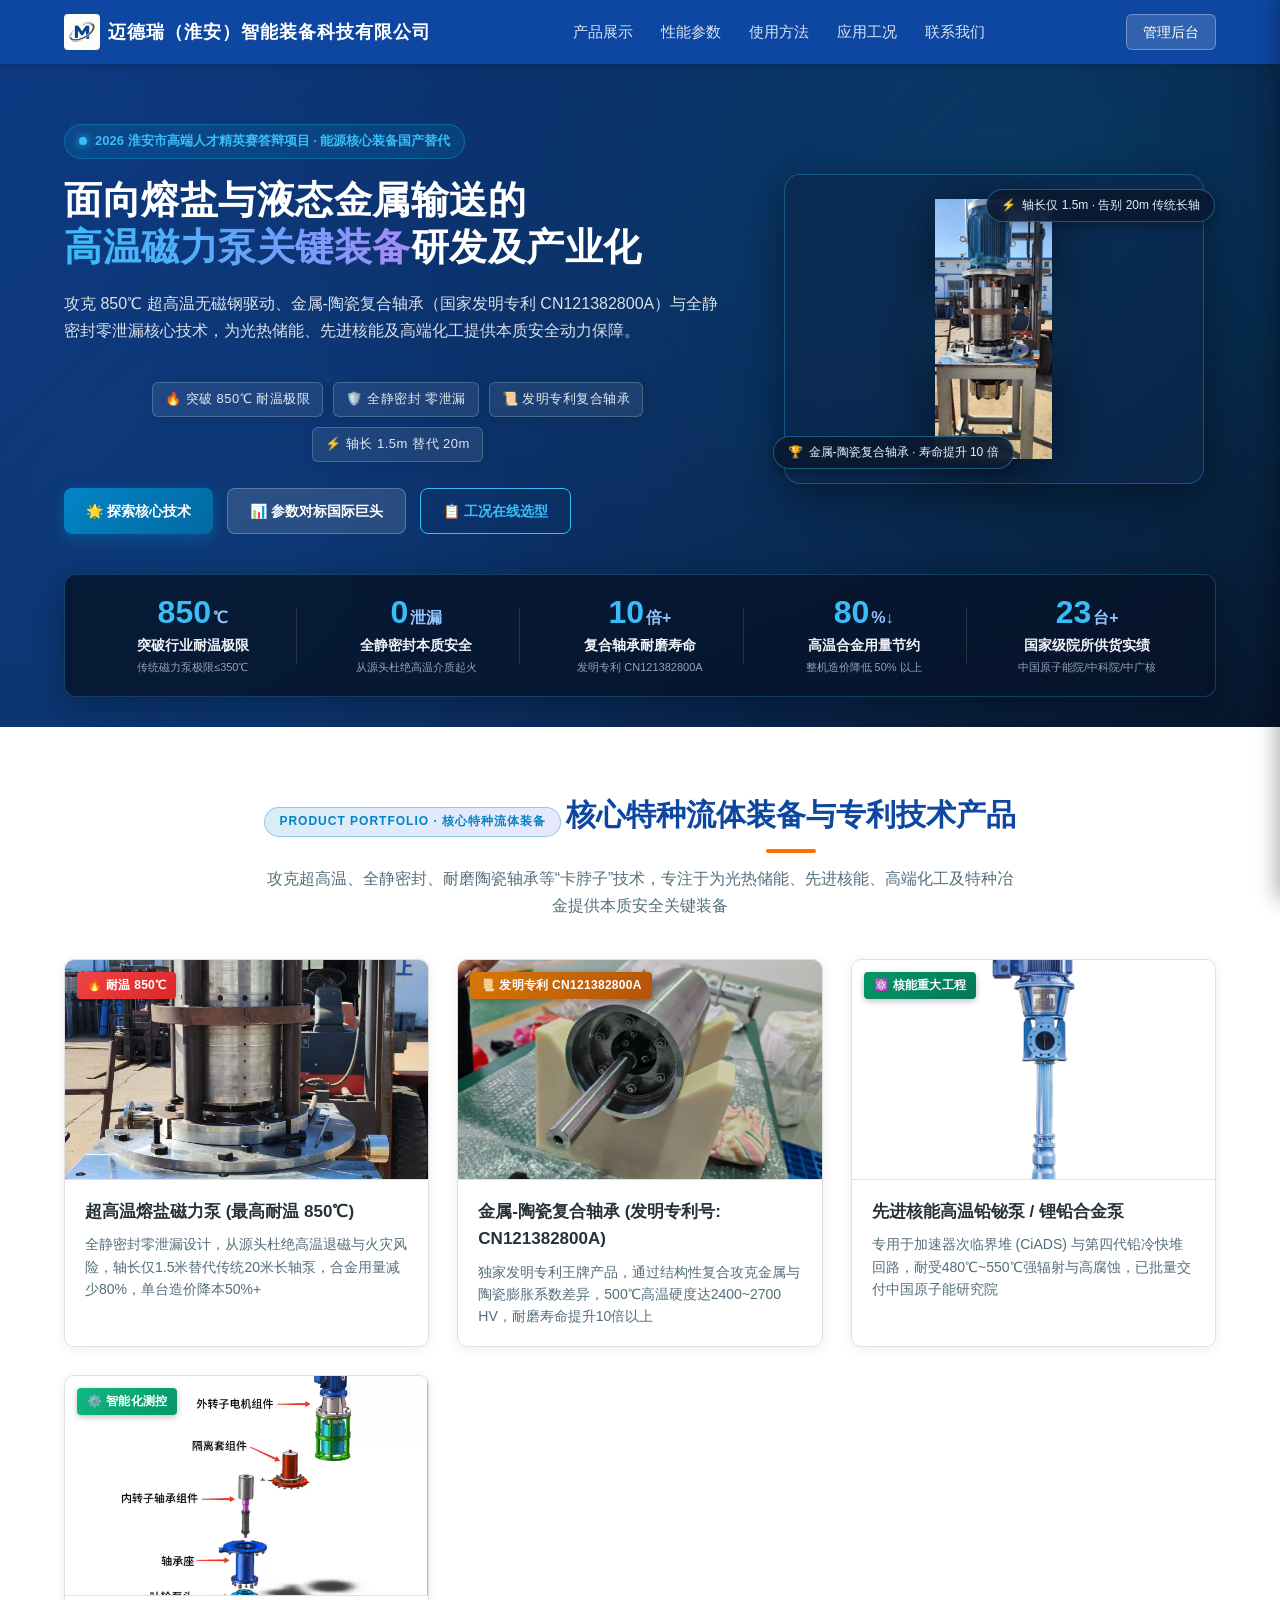
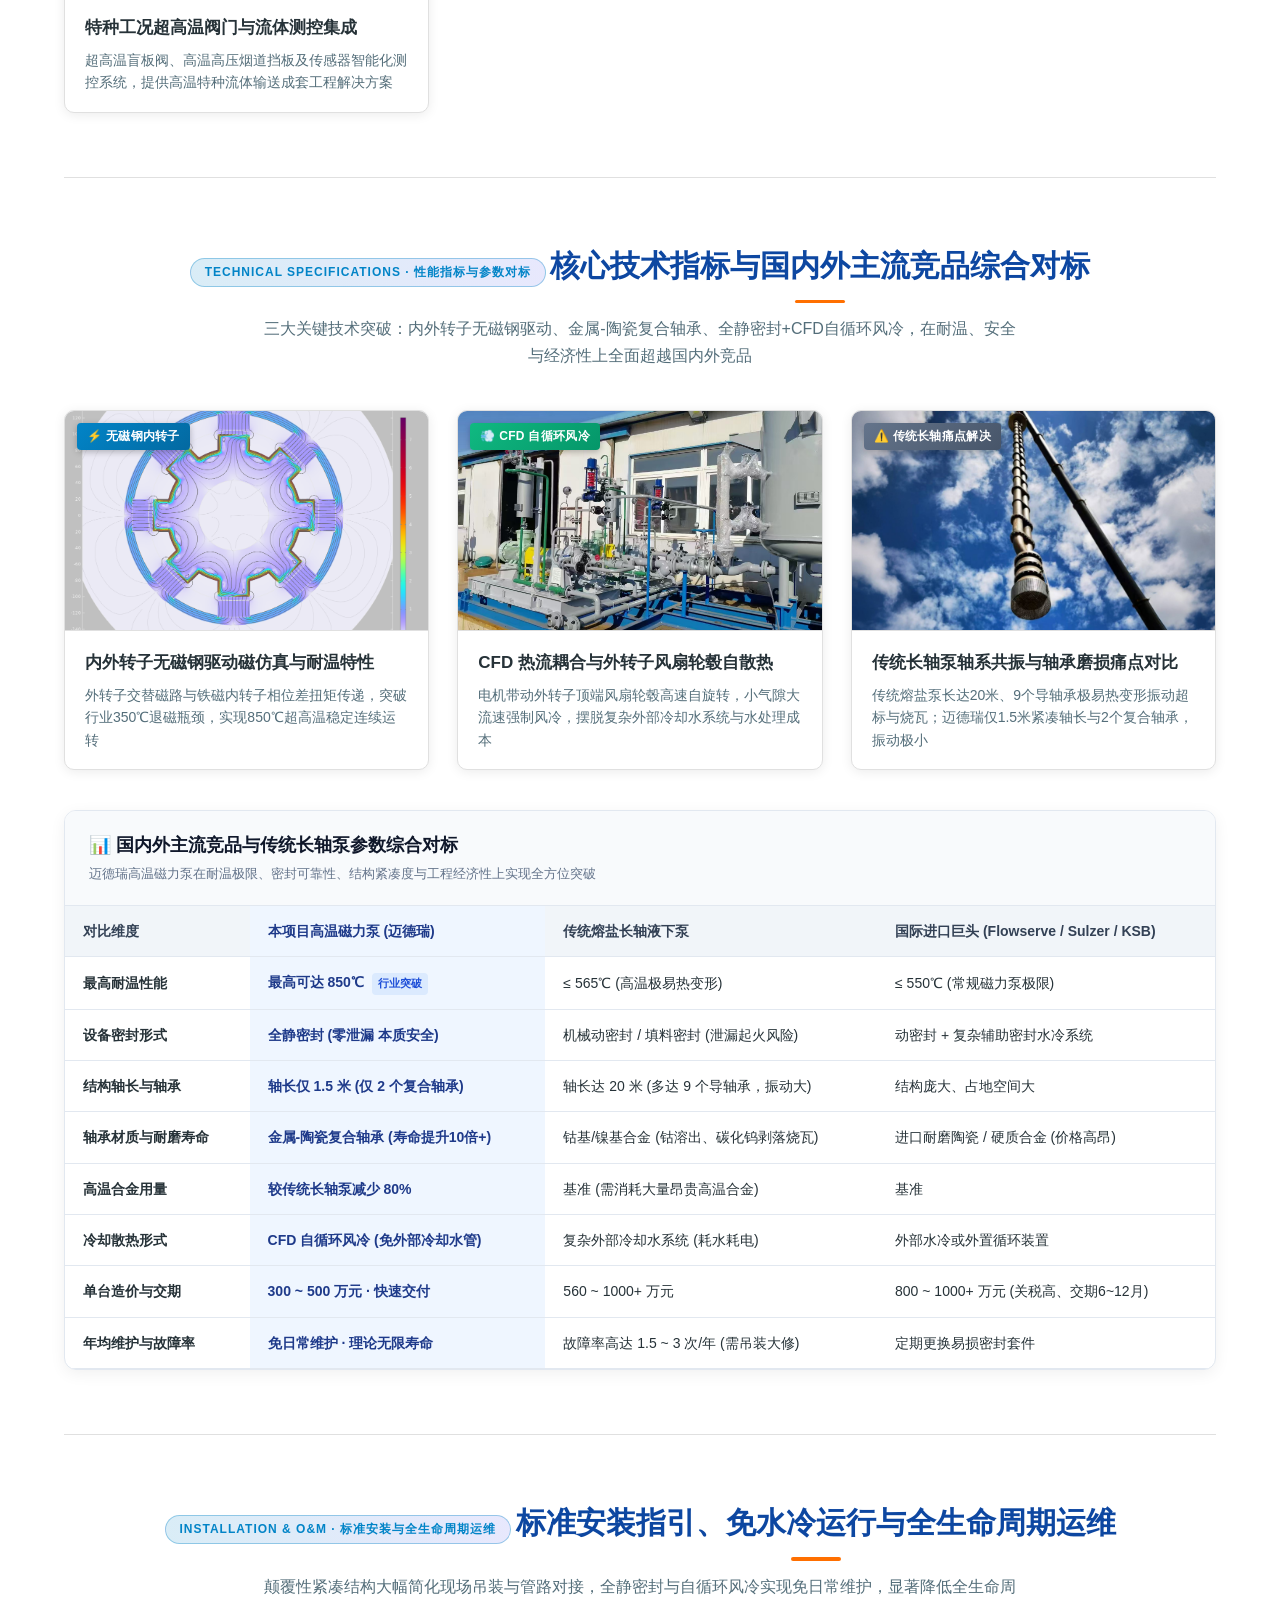
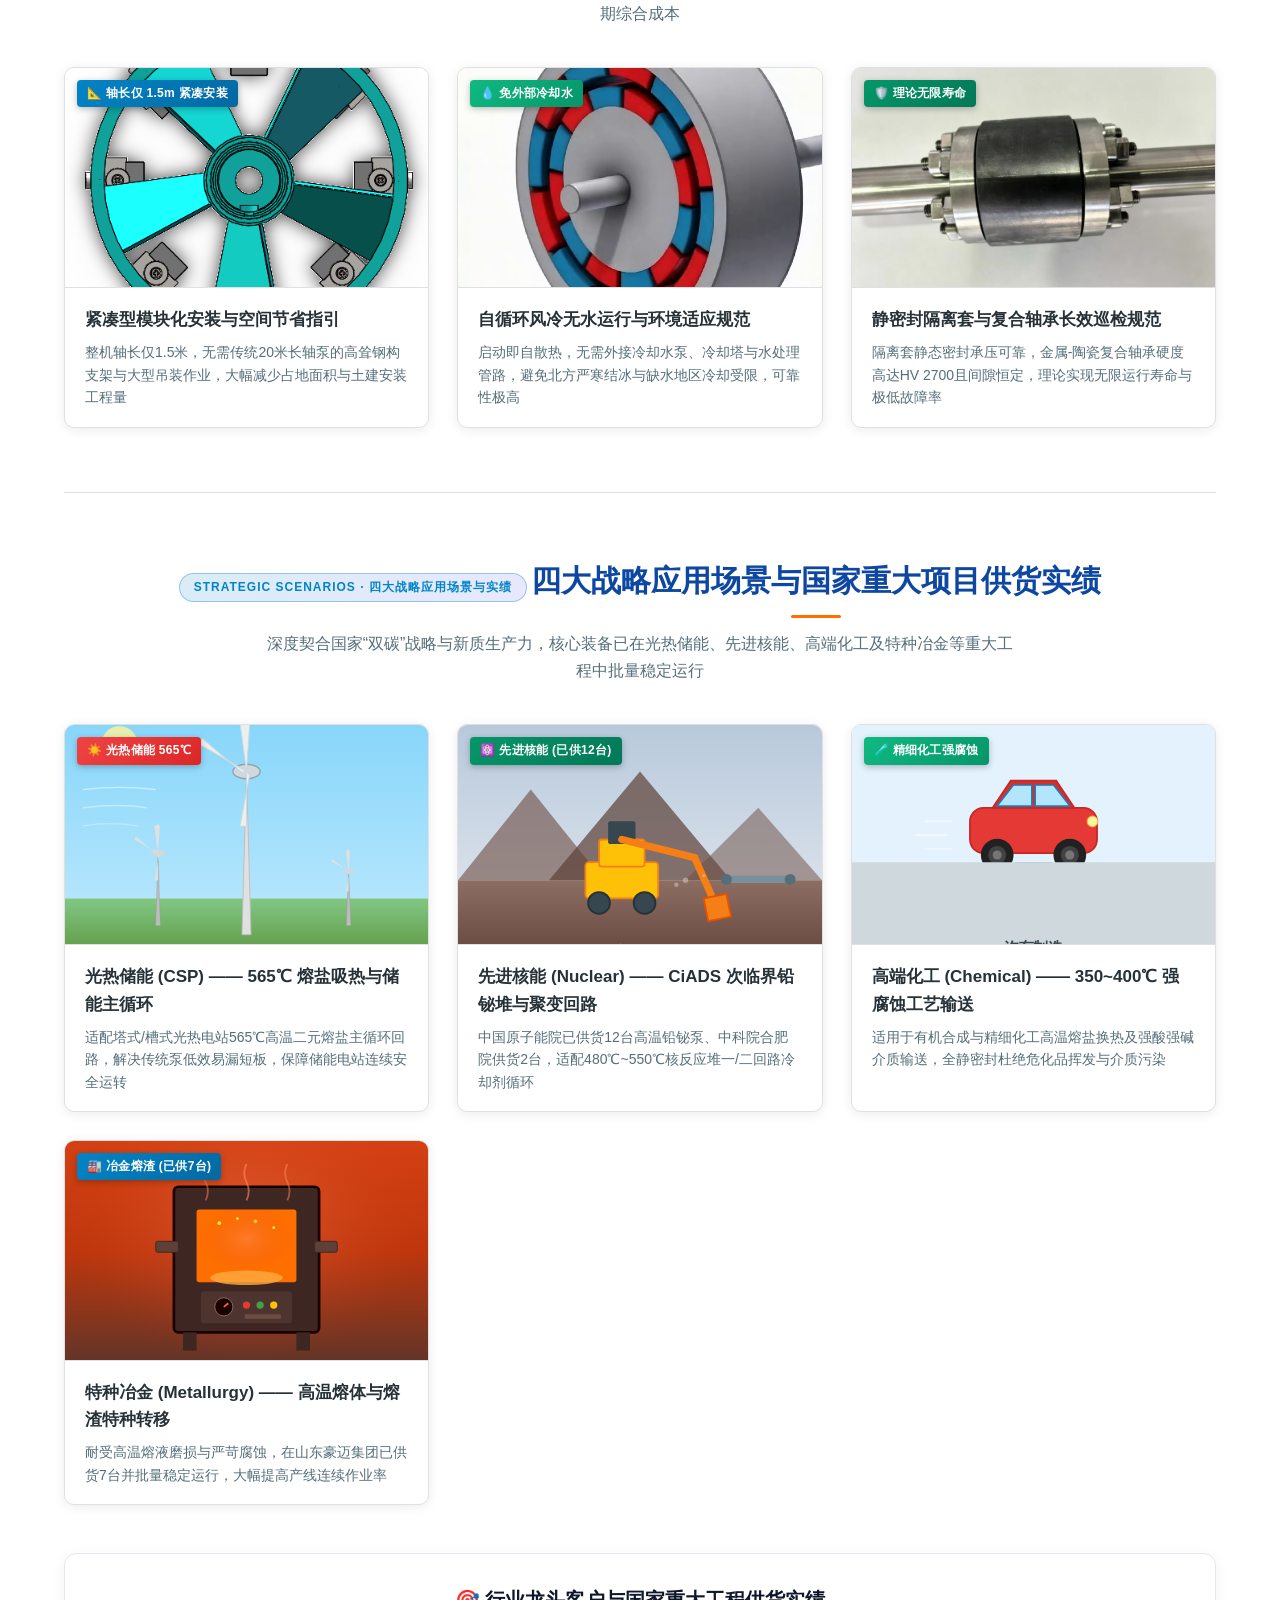
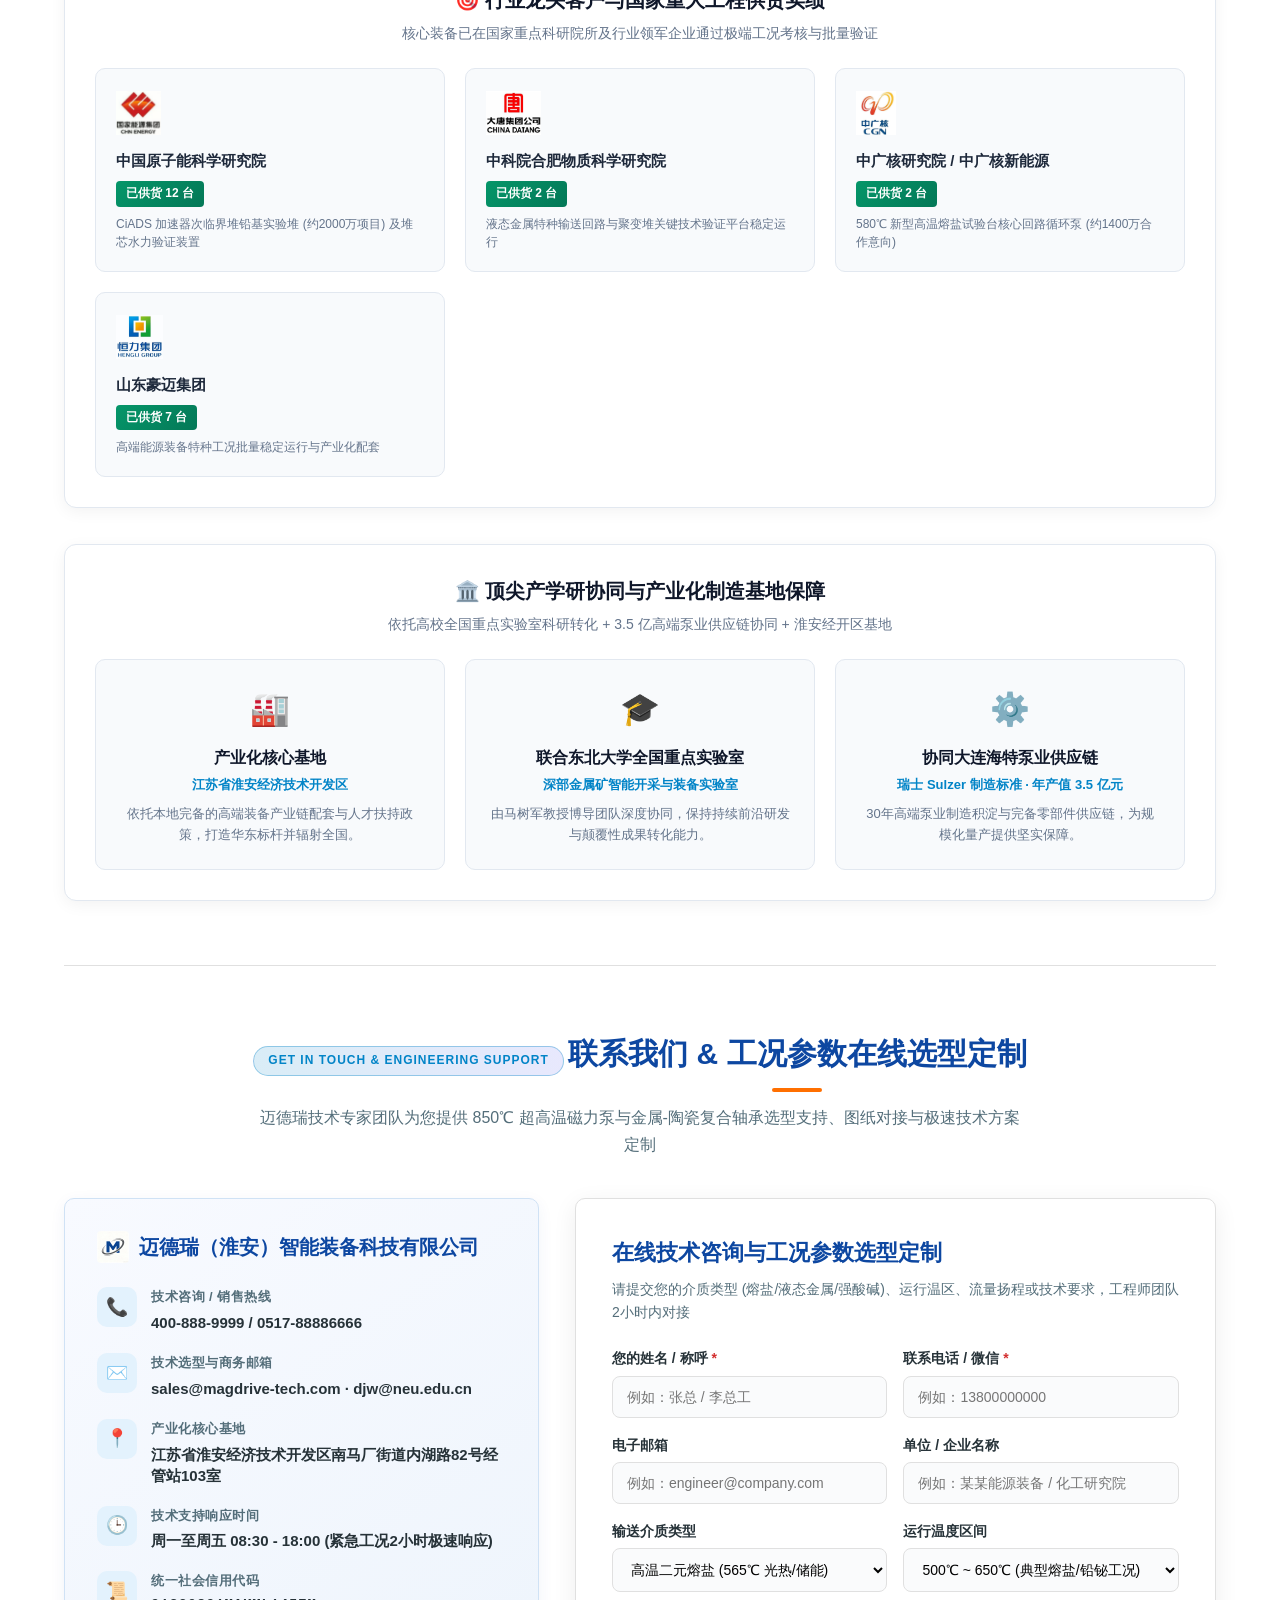
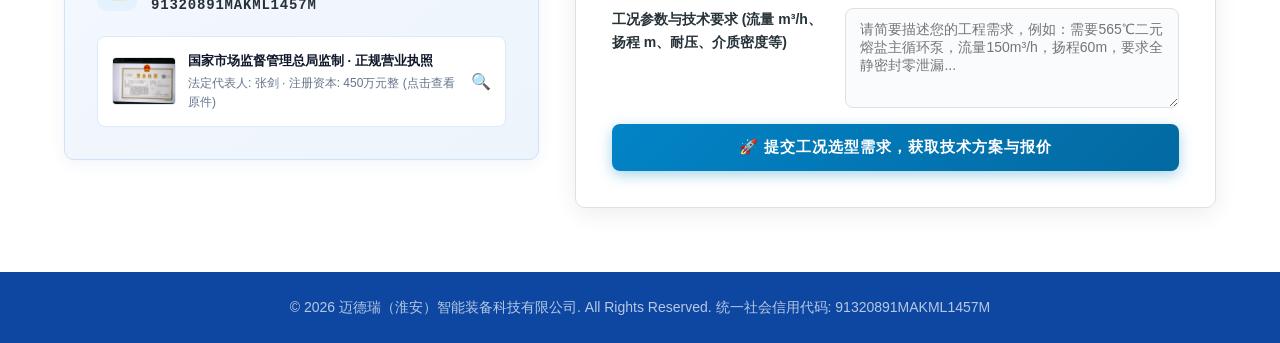
==== website/index.html @ 546d2515 "feat: initial commit for MagDrive website with technical and product documentation - Core website sy" ====
<!DOCTYPE html>
<html lang="zh-CN">
<head>
  <meta charset="UTF-8">
  <meta name="viewport" content="width=device-width, initial-scale=1.0">
  <title>迈德瑞（淮安）智能装备科技有限公司 - MagDrive 精密轴承与智能装备</title>
  <link rel="icon" type="image/png" href="images/logo.png">
  <link rel="stylesheet" href="css/style.css">
</head>
<body>
  <!-- 网站顶部导航 -->
  <header class="site-header">
    <div class="header-content">
      <div class="logo">
        <img src="images/logo.png" alt="MagDrive Logo" class="logo-img-el" style="max-height:36px;max-width:40px;object-fit:contain;border-radius:4px;">
        <span class="logo-text" id="siteTitle">迈德瑞（淮安）智能装备科技有限公司</span>
      </div>
      <nav class="nav" id="desktopNav">
        <a href="#product">产品展示</a>
        <a href="#performance">性能参数</a>
        <a href="#usage">使用方法</a>
        <a href="#application">应用工况</a>
        <a href="#contact">联系我们</a>
      </nav>
      <div class="header-actions">
        <a href="admin.html" class="admin-link">管理后台</a>
        <button class="mobile-menu-btn" id="mobileMenuBtn" aria-label="切换菜单">
          <span></span>
          <span></span>
          <span></span>
        </button>
      </div>
    </div>
  </header>

  <!-- 移动端侧边抽屉导航 -->
  <div class="mobile-nav-overlay" id="mobileNavOverlay"></div>
  <aside class="mobile-nav-drawer" id="mobileNavDrawer">
    <div class="mobile-nav-header">
      <span class="mobile-nav-title">网站导航</span>
      <button class="mobile-nav-close" id="mobileNavClose" aria-label="关闭菜单">&times;</button>
    </div>
    <nav class="mobile-nav-links" id="mobileNavLinks">
      <!-- 由 main.js 动态渲染 -->
    </nav>
    <div class="mobile-nav-footer">
      <a href="admin.html" class="mobile-admin-link">进入管理后台</a>
    </div>
  </aside>

  <!-- 顶部 Hero 区域 -->
  <section class="hero" id="heroSection">
    <div class="hero-container">
      <div class="hero-grid">
        <!-- 左侧核心文案与行动导引 -->
        <div class="hero-left">
          <div class="hero-pre-title">
            <span class="pulse-dot"></span>
            <span>2026 淮安市高端人才精英赛答辩项目 · 能源核心装备国产替代</span>
          </div>
          <h1 id="heroTitle" class="hero-main-title">面向熔盐与液态金属输送的<br><span class="gradient-text">高温磁力泵关键装备</span>研发及产业化</h1>
          <p id="heroSubtitle" class="hero-sub-title">攻克 850℃ 超高温无磁钢驱动、金属-陶瓷复合轴承（国家发明专利 CN121382800A）与全静密封零泄漏核心技术，为光热储能、先进核能及高端化工提供本质安全动力保障。</p>
          
          <div class="hero-badges">
            <span class="hero-badge">🔥 突破 850℃ 耐温极限</span>
            <span class="hero-badge">🛡️ 全静密封 零泄漏</span>
            <span class="hero-badge">📜 发明专利复合轴承</span>
            <span class="hero-badge">⚡ 轴长 1.5m 替代 20m</span>
          </div>

          <div class="hero-actions">
            <a href="#tech" class="btn btn-primary">🌟 探索核心技术</a>
            <a href="#compare" class="btn btn-secondary">📊 参数对标国际巨头</a>
            <a href="#contact" class="btn btn-outline">📋 工况在线选型</a>
          </div>
        </div>

        <!-- 右侧装备三维透视交互展示卡片 -->
        <div class="hero-right">
          <div class="hero-card-showcase" id="heroCardShowcase" title="点击查看高清装备模型大图">
            <div class="hero-card-glow"></div>
            <img src="images/hero_pump_3d.png" alt="高温磁力泵关键装备" class="hero-pump-img">
            <div class="hero-floating-tag tag-top">
              <span class="tag-icon">⚡</span>
              <span>轴长仅 1.5m · 告别 20m 传统长轴</span>
            </div>
            <div class="hero-floating-tag tag-bottom">
              <span class="tag-icon">🏆</span>
              <span>金属-陶瓷复合轴承 · 寿命提升 10 倍</span>
            </div>
          </div>
        </div>
      </div>

      <!-- 五大核心关键指标数据看板 -->
      <div class="hero-stats-strip">
        <div class="stat-item">
          <div class="stat-val">850<span class="stat-unit">℃</span></div>
          <div class="stat-label">突破行业耐温极限</div>
          <div class="stat-sub">传统磁力泵极限≤350℃</div>
        </div>
        <div class="stat-item">
          <div class="stat-val">0<span class="stat-unit">泄漏</span></div>
          <div class="stat-label">全静密封本质安全</div>
          <div class="stat-sub">从源头杜绝高温介质起火</div>
        </div>
        <div class="stat-item">
          <div class="stat-val">10<span class="stat-unit">倍+</span></div>
          <div class="stat-label">复合轴承耐磨寿命</div>
          <div class="stat-sub">发明专利 CN121382800A</div>
        </div>
        <div class="stat-item">
          <div class="stat-val">80<span class="stat-unit">%↓</span></div>
          <div class="stat-label">高温合金用量节约</div>
          <div class="stat-sub">整机造价降低 50% 以上</div>
        </div>
        <div class="stat-item">
          <div class="stat-val">23<span class="stat-unit">台+</span></div>
          <div class="stat-label">国家级院所供货实绩</div>
          <div class="stat-sub">中国原子能院/中科院/中广核</div>
        </div>
      </div>
    </div>
  </section>

  <!-- 页面主体板块 -->
  <main id="mainContent">
    <!-- 各大核心板块与联系我们由 main.js 动态渲染 -->
  </main>

  <!-- 页脚 -->
  <footer class="site-footer">
    <p id="footerText">&copy; 2026 精密轴承产品展示中心. All Rights Reserved.</p>
  </footer>

  <!-- 大图画廊预览 Lightbox 模态框 -->
  <div class="lightbox-modal" id="lightboxModal" aria-hidden="true">
    <div class="lightbox-backdrop" id="lightboxBackdrop"></div>
    <div class="lightbox-container">
      <button class="lightbox-close" id="lightboxClose" title="关闭 (Esc)">&times;</button>
      <button class="lightbox-arrow lightbox-prev" id="lightboxPrev" title="上一张 (←)">&#10094;</button>
      <div class="lightbox-inner">
        <div class="lightbox-image-wrap">
          <img src="" alt="" id="lightboxImg" class="lightbox-img">
        </div>
        <div class="lightbox-info">
          <div class="lightbox-text">
            <h3 id="lightboxTitle"></h3>
            <p id="lightboxDesc"></p>
          </div>
          <span id="lightboxCounter" class="lightbox-counter">1 / 1</span>
        </div>
      </div>
      <button class="lightbox-arrow lightbox-next" id="lightboxNext" title="下一张 (→)">&#10095;</button>
    </div>
  </div>

  <!-- 回到顶部浮动按钮 -->
  <button class="back-to-top" id="backToTop" title="回到顶部" aria-label="回到顶部">
    <svg viewBox="0 0 24 24" width="20" height="20" stroke="currentColor" stroke-width="2.5" fill="none">
      <polyline points="18 15 12 9 6 15"></polyline>
    </svg>
  </button>

  <script src="js/data.js"></script>
  <script src="js/main.js"></script>
</body>
</html>
---- website/css/style.css ----
/* ===== CSS Variables ===== */
:root {
  --primary: #1565c0;
  --primary-dark: #0d47a1;
  --primary-light: #e3f2fd;
  --accent: #ff6f00;
  --text-main: #263238;
  --text-secondary: #546e7a;
  --text-light: #ffffff;
  --bg-main: #ffffff;
  --bg-section: #f5f7fa;
  --bg-card: #ffffff;
  --border: #e0e0e0;
  --shadow: 0 2px 12px rgba(0,0,0,0.08);
  --shadow-hover: 0 6px 24px rgba(0,0,0,0.12);
  --radius: 10px;
  --transition: all 0.3s ease;
  --max-width: 1200px;
  --header-height: 64px;
}

/* ===== Reset ===== */
*, *::before, *::after {
  margin: 0;
  padding: 0;
  box-sizing: border-box;
}

html { scroll-behavior: smooth; scroll-padding-top: 80px; }

body {
  font-family: "Microsoft YaHei", "PingFang SC", "Helvetica Neue", Arial, sans-serif;
  color: var(--text-main);
  background: var(--bg-main);
  line-height: 1.6;
  -webkit-font-smoothing: antialiased;
}

a { text-decoration: none; color: inherit; }
img { max-width: 100%; display: block; }
button { cursor: pointer; font-family: inherit; border: none; }

/* ===== Header ===== */
.site-header {
  position: sticky;
  top: 0;
  z-index: 100;
  height: var(--header-height);
  background: var(--primary-dark);
  box-shadow: 0 2px 8px rgba(0,0,0,0.15);
}
.header-content {
  max-width: var(--max-width);
  height: 100%;
  margin: 0 auto;
  padding: 0 24px;
  display: flex;
  align-items: center;
  justify-content: space-between;
}
.logo {
  display: flex;
  align-items: center;
  gap: 8px;
}
.logo-icon {
  font-size: 28px;
  color: var(--accent);
}
.logo-text {
  font-size: 18px;
  font-weight: 700;
  color: var(--text-light);
  letter-spacing: 1px;
}
.nav {
  display: flex;
  gap: 28px;
}
.nav a {
  color: rgba(255,255,255,0.85);
  font-size: 15px;
  font-weight: 500;
  transition: var(--transition);
  position: relative;
}
.nav a::after {
  content: '';
  position: absolute;
  bottom: -4px;
  left: 0;
  width: 0;
  height: 2px;
  background: var(--accent);
  transition: width 0.3s ease;
}
.nav a:hover,
.nav a.active { color: #fff; }
.nav a:hover::after,
.nav a.active::after { width: 100%; }

.header-actions {
  display: flex;
  align-items: center;
  gap: 12px;
}

.admin-link {
  padding: 6px 16px;
  background: rgba(255,255,255,0.15);
  border: 1px solid rgba(255,255,255,0.3);
  border-radius: 6px;
  color: #fff;
  font-size: 14px;
  transition: var(--transition);
}
.admin-link:hover {
  background: rgba(255,255,255,0.25);
}

/* 移动端菜单按钮 */
.mobile-menu-btn {
  display: none;
  background: transparent;
  border: none;
  width: 38px;
  height: 38px;
  padding: 8px;
  cursor: pointer;
  flex-direction: column;
  justify-content: space-around;
  border-radius: 6px;
  transition: var(--transition);
}
.mobile-menu-btn span {
  display: block;
  width: 100%;
  height: 2.5px;
  background: #fff;
  border-radius: 2px;
  transition: all 0.3s ease;
}
.mobile-menu-btn.active span:nth-child(1) {
  transform: translateY(6px) rotate(45deg);
}
.mobile-menu-btn.active span:nth-child(2) {
  opacity: 0;
}
.mobile-menu-btn.active span:nth-child(3) {
  transform: translateY(-6px) rotate(-45deg);
}

/* 移动端侧边抽屉 */
.mobile-nav-overlay {
  position: fixed;
  top: 0; left: 0; right: 0; bottom: 0;
  background: rgba(0, 0, 0, 0.6);
  backdrop-filter: blur(3px);
  z-index: 998;
  opacity: 0;
  visibility: hidden;
  transition: all 0.3s ease;
}
.mobile-nav-overlay.active {
  opacity: 1;
  visibility: visible;
}
.mobile-nav-drawer {
  position: fixed;
  top: 0; right: 0; bottom: 0;
  width: 280px;
  max-width: 80vw;
  background: #0d47a1;
  z-index: 999;
  transform: translateX(100%);
  transition: transform 0.3s cubic-bezier(0.4, 0, 0.2, 1);
  display: flex;
  flex-direction: column;
  box-shadow: -4px 0 20px rgba(0,0,0,0.3);
}
.mobile-nav-drawer.active {
  transform: translateX(0);
}
.mobile-nav-header {
  padding: 20px;
  display: flex;
  align-items: center;
  justify-content: space-between;
  border-bottom: 1px solid rgba(255,255,255,0.15);
}
.mobile-nav-title {
  color: #fff;
  font-size: 17px;
  font-weight: 600;
}
.mobile-nav-close {
  background: none;
  border: none;
  color: #fff;
  font-size: 28px;
  line-height: 1;
  cursor: pointer;
  padding: 0 4px;
}
.mobile-nav-links {
  flex: 1;
  padding: 20px;
  display: flex;
  flex-direction: column;
  gap: 16px;
  overflow-y: auto;
}
.mobile-nav-links a {
  color: rgba(255,255,255,0.88);
  font-size: 16px;
  padding: 10px 14px;
  border-radius: 8px;
  transition: var(--transition);
  display: block;
}
.mobile-nav-links a:hover,
.mobile-nav-links a.active {
  color: #fff;
  background: rgba(255,255,255,0.18);
  font-weight: 600;
}
.mobile-nav-footer {
  padding: 20px;
  border-top: 1px solid rgba(255,255,255,0.15);
}
.mobile-admin-link {
  display: block;
  text-align: center;
  padding: 10px;
  background: var(--accent);
  color: #fff;
  border-radius: 8px;
  font-weight: 600;
}

/* ===== Hero ===== */
.hero {
  min-height: 320px;
  background: linear-gradient(135deg, var(--primary-dark) 0%, var(--primary) 60%, #42a5f5 100%);
  display: flex;
  align-items: center;
  justify-content: center;
  position: relative;
  overflow: hidden;
  padding: 40px 0;
}
.hero::before {
  content: '';
  position: absolute;
  top: 0; left: 0; right: 0; bottom: 0;
  background: url("data:image/svg+xml,%3Csvg xmlns='http://www.w3.org/2000/svg' width='60' height='60' viewBox='0 0 60 60'%3E%3Cg fill='none' stroke='%23ffffff' stroke-opacity='0.05'%3E%3Cpath d='M30 5L55 30L30 55L5 30z'/%3E%3Ccircle cx='30' cy='30' r='10'/%3E%3C/g%3E%3C/svg%3E");
}
.hero-content {
  text-align: center;
  position: relative;
  z-index: 1;
  padding: 0 24px;
  max-width: 900px;
}
.hero-content h1 {
  font-size: 36px;
  color: #fff;
  margin-bottom: 12px;
  letter-spacing: 2px;
  text-shadow: 0 2px 8px rgba(0,0,0,0.3);
}
.hero-content p {
  font-size: 18px;
  color: rgba(255,255,255,0.95);
  line-height: 1.6;
}
.hero-badges {
  display: flex;
  justify-content: center;
  gap: 12px;
  margin-top: 20px;
  flex-wrap: wrap;
}
.hero-badge {
  background: rgba(255, 255, 255, 0.18);
  backdrop-filter: blur(8px);
  border: 1px solid rgba(255, 255, 255, 0.35);
  border-radius: 20px;
  padding: 6px 18px;
  font-size: 13px;
  color: #ffffff;
  font-weight: 500;
  letter-spacing: 0.5px;
  box-shadow: 0 2px 8px rgba(0,0,0,0.1);
}

/* ===== Main Content ===== */
main {
  max-width: var(--max-width);
  margin: 0 auto;
  padding: 0 24px;
}

.content-section {
  padding: 64px 0;
  border-bottom: 1px solid var(--border);
}
.content-section:last-child { border-bottom: none; }

.section-header {
  text-align: center;
  margin-bottom: 40px;
}
.section-header h2 {
  font-size: 30px;
  color: var(--primary-dark);
  margin-bottom: 12px;
  position: relative;
  display: inline-block;
  font-weight: 700;
}
.section-header h2::after {
  content: '';
  display: block;
  width: 50px;
  height: 3.5px;
  background: var(--accent);
  margin: 10px auto 0;
  border-radius: 2px;
}
.section-header p {
  font-size: 16px;
  color: var(--text-secondary);
  max-width: 760px;
  margin: 0 auto;
  white-space: pre-wrap;
  word-break: break-word;
  line-height: 1.7;
}

/* ===== Image Grid & Card ===== */
.image-grid {
  display: grid;
  grid-template-columns: repeat(auto-fill, minmax(320px, 1fr));
  gap: 28px;
}
.image-card {
  background: var(--bg-card);
  border-radius: var(--radius);
  overflow: hidden;
  box-shadow: var(--shadow);
  transition: var(--transition);
  border: 1px solid var(--border);
  cursor: pointer;
  position: relative;
  display: flex;
  flex-direction: column;
}
.image-card:hover {
  transform: translateY(-5px);
  box-shadow: var(--shadow-hover);
  border-color: #90caf9;
}
.image-card-thumb-wrap {
  position: relative;
  overflow: hidden;
  background: #f0f4f8;
  height: 220px;
}
.image-card img {
  width: 100%;
  height: 100%;
  object-fit: cover;
  transition: transform 0.4s ease;
  border-bottom: 1px solid var(--border);
}
.image-card:hover img {
  transform: scale(1.05);
}
.zoom-hint {
  position: absolute;
  top: 12px;
  right: 12px;
  background: rgba(13, 71, 161, 0.85);
  color: #fff;
  width: 34px;
  height: 34px;
  border-radius: 50%;
  display: flex;
  align-items: center;
  justify-content: center;
  font-size: 16px;
  opacity: 0;
  transform: scale(0.8);
  transition: all 0.25s ease;
  pointer-events: none;
  box-shadow: 0 2px 8px rgba(0,0,0,0.3);
}
.image-card:hover .zoom-hint {
  opacity: 1;
  transform: scale(1);
}
.image-card .card-body {
  padding: 18px 20px;
  flex: 1;
  display: flex;
  flex-direction: column;
}
.image-card .card-caption {
  font-size: 17px;
  font-weight: 600;
  color: var(--text-main);
  margin-bottom: 8px;
  white-space: pre-wrap;
  word-break: break-word;
}
.image-card .card-description {
  font-size: 14px;
  color: var(--text-secondary);
  line-height: 1.6;
  white-space: pre-wrap;
  word-break: break-word;
}

/* ===== 联系我们与在线询价板块 ===== */
.contact-section {
  padding: 64px 0;
  background: #ffffff;
}
.contact-grid {
  display: grid;
  grid-template-columns: 1fr 1.35fr;
  gap: 36px;
  align-items: start;
}

.contact-info-card {
  background: linear-gradient(145deg, #f8faff, #edf4fc);
  border-radius: var(--radius);
  padding: 32px;
  border: 1px solid #d0e2f5;
  box-shadow: 0 4px 16px rgba(13, 71, 161, 0.06);
}
.contact-info-title {
  font-size: 20px;
  font-weight: 700;
  color: var(--primary-dark);
  margin-bottom: 24px;
  display: flex;
  align-items: center;
  gap: 10px;
}
.contact-info-list {
  display: flex;
  flex-direction: column;
  gap: 20px;
}
.contact-info-item {
  display: flex;
  align-items: flex-start;
  gap: 14px;
}
.contact-icon {
  width: 40px;
  height: 40px;
  border-radius: 10px;
  background: var(--primary-light);
  color: var(--primary);
  display: flex;
  align-items: center;
  justify-content: center;
  font-size: 18px;
  flex-shrink: 0;
}
.contact-details h4 {
  font-size: 13px;
  color: var(--text-secondary);
  margin-bottom: 4px;
  text-transform: uppercase;
  letter-spacing: 0.5px;
}
.contact-details p {
  font-size: 15px;
  font-weight: 600;
  color: var(--text-main);
  line-height: 1.4;
}

.inquiry-form-card {
  background: #ffffff;
  border-radius: var(--radius);
  padding: 36px;
  box-shadow: 0 6px 24px rgba(0,0,0,0.07);
  border: 1px solid var(--border);
}
.inquiry-form-card h3 {
  font-size: 22px;
  font-weight: 700;
  color: var(--primary-dark);
  margin-bottom: 8px;
}
.inquiry-form-card p.inquiry-subtitle {
  font-size: 14px;
  color: var(--text-secondary);
  margin-bottom: 24px;
}
.form-row {
  display: flex;
  gap: 16px;
  margin-bottom: 16px;
}
.form-col {
  flex: 1;
}
.inquiry-form label {
  display: block;
  font-size: 14px;
  font-weight: 600;
  color: var(--text-main);
  margin-bottom: 6px;
}
.inquiry-form label .req {
  color: #d32f2f;
  margin-left: 4px;
}
.inquiry-form input,
.inquiry-form select,
.inquiry-form textarea {
  width: 100%;
  padding: 12px 14px;
  border: 1.5px solid var(--border);
  border-radius: 8px;
  font-size: 14px;
  font-family: inherit;
  transition: var(--transition);
  background: #fafbfc;
}
.inquiry-form input:focus,
.inquiry-form select:focus,
.inquiry-form textarea:focus {
  outline: none;
  border-color: var(--primary);
  background: #ffffff;
  box-shadow: 0 0 0 3px rgba(21, 101, 192, 0.15);
}
.inquiry-form textarea {
  min-height: 100px;
  resize: vertical;
}
.btn-submit-inquiry {
  width: 100%;
  padding: 14px;
  background: linear-gradient(135deg, var(--primary) 0%, var(--primary-dark) 100%);
  color: #fff;
  border-radius: 8px;
  font-size: 16px;
  font-weight: 600;
  letter-spacing: 1px;
  transition: var(--transition);
  margin-top: 8px;
  box-shadow: 0 4px 12px rgba(13, 71, 161, 0.25);
  display: flex;
  align-items: center;
  justify-content: center;
  gap: 8px;
}
.btn-submit-inquiry:hover {
  background: linear-gradient(135deg, #1976d2 0%, #0d47a1 100%);
  transform: translateY(-2px);
  box-shadow: 0 6px 16px rgba(13, 71, 161, 0.35);
}

/* ===== Lightbox 大图预览画廊 ===== */
.lightbox-modal {
  position: fixed;
  top: 0; left: 0; right: 0; bottom: 0;
  z-index: 10000;
  display: flex;
  align-items: center;
  justify-content: center;
  opacity: 0;
  visibility: hidden;
  transition: all 0.3s ease;
}
.lightbox-modal.active {
  opacity: 1;
  visibility: visible;
}
.lightbox-backdrop {
  position: absolute;
  top: 0; left: 0; right: 0; bottom: 0;
  background: rgba(10, 18, 30, 0.9);
  backdrop-filter: blur(8px);
}
.lightbox-container {
  position: relative;
  z-index: 2;
  max-width: 90vw;
  max-height: 90vh;
  display: flex;
  align-items: center;
  justify-content: center;
}
.lightbox-inner {
  display: flex;
  flex-direction: column;
  align-items: center;
  max-width: 900px;
  width: 100%;
}
.lightbox-image-wrap {
  width: 100%;
  max-height: 70vh;
  display: flex;
  align-items: center;
  justify-content: center;
  background: #000;
  border-radius: 10px 10px 0 0;
  overflow: hidden;
  box-shadow: 0 10px 40px rgba(0,0,0,0.5);
}
.lightbox-img {
  max-width: 100%;
  max-height: 70vh;
  object-fit: contain;
  display: block;
}
.lightbox-info {
  width: 100%;
  background: #1e293b;
  padding: 16px 24px;
  border-radius: 0 0 10px 10px;
  display: flex;
  align-items: center;
  justify-content: space-between;
  gap: 16px;
  border-top: 1px solid rgba(255,255,255,0.1);
}
.lightbox-text h3 {
  color: #fff;
  font-size: 18px;
  margin-bottom: 4px;
}
.lightbox-text p {
  color: #94a3b8;
  font-size: 14px;
  line-height: 1.4;
}
.lightbox-counter {
  color: #cbd5e1;
  font-size: 13px;
  background: rgba(255,255,255,0.1);
  padding: 4px 10px;
  border-radius: 12px;
  white-space: nowrap;
}
.lightbox-close {
  position: absolute;
  top: -46px;
  right: 0;
  background: rgba(255,255,255,0.2);
  border: none;
  color: #fff;
  font-size: 32px;
  line-height: 1;
  width: 40px;
  height: 40px;
  border-radius: 50%;
  cursor: pointer;
  display: flex;
  align-items: center;
  justify-content: center;
  transition: var(--transition);
}
.lightbox-close:hover {
  background: rgba(255,255,255,0.4);
  transform: scale(1.1);
}
.lightbox-arrow {
  position: absolute;
  top: 50%;
  transform: translateY(-50%);
  background: rgba(255,255,255,0.2);
  border: none;
  color: #fff;
  font-size: 24px;
  width: 48px;
  height: 48px;
  border-radius: 50%;
  cursor: pointer;
  display: flex;
  align-items: center;
  justify-content: center;
  transition: var(--transition);
  z-index: 5;
}
.lightbox-arrow:hover {
  background: rgba(255,255,255,0.4);
  transform: translateY(-50%) scale(1.1);
}
.lightbox-prev { left: -64px; }
.lightbox-next { right: -64px; }

/* ===== 回到顶部按钮 ===== */
.back-to-top {
  position: fixed;
  bottom: 30px;
  right: 30px;
  width: 46px;
  height: 46px;
  border-radius: 50%;
  background: var(--primary);
  color: #ffffff;
  border: none;
  box-shadow: 0 4px 16px rgba(0,0,0,0.2);
  display: flex;
  align-items: center;
  justify-content: center;
  cursor: pointer;
  opacity: 0;
  visibility: hidden;
  transform: translateY(20px);
  transition: all 0.3s cubic-bezier(0.4, 0, 0.2, 1);
  z-index: 900;
}
.back-to-top.visible {
  opacity: 1;
  visibility: visible;
  transform: translateY(0);
}
.back-to-top:hover {
  background: var(--primary-dark);
  transform: translateY(-3px);
  box-shadow: 0 6px 20px rgba(0,0,0,0.3);
}

/* ===== Footer ===== */
.site-footer {
  background: var(--primary-dark);
  color: rgba(255,255,255,0.7);
  text-align: center;
  padding: 24px;
  font-size: 14px;
}

/* ===== Admin Panel Inquiries Table ===== */
.inquiries-table {
  width: 100%;
  border-collapse: collapse;
  margin-top: 16px;
  background: #fff;
  border-radius: 8px;
  overflow: hidden;
}
.inquiries-table th,
.inquiries-table td {
  padding: 12px 16px;
  text-align: left;
  border-bottom: 1px solid var(--border);
  font-size: 14px;
}
.inquiries-table th {
  background: var(--primary-light);
  color: var(--primary-dark);
  font-weight: 600;
}
.inquiries-table tr:hover {
  background: #f8fafc;
}
.badge-status {
  display: inline-block;
  padding: 3px 8px;
  border-radius: 12px;
  font-size: 12px;
  font-weight: 500;
}
.badge-unread { background: #fee2e2; color: #dc2626; }
.badge-read { background: #e0f2fe; color: #0284c7; }

.server-status-badge {
  display: inline-flex;
  align-items: center;
  gap: 6px;
  padding: 4px 12px;
  border-radius: 20px;
  font-size: 12px;
  font-weight: 500;
  background: rgba(255,255,255,0.15);
  color: #fff;
}
.status-dot {
  width: 8px;
  height: 8px;
  border-radius: 50%;
  background: #4ade80;
}
.status-dot.offline {
  background: #facc15;
}

/* ===== Admin Login ===== */
.login-panel {
  min-height: 100vh;
  display: flex;
  align-items: center;
  justify-content: center;
  background: linear-gradient(135deg, var(--primary-dark), #42a5f5);
}
.login-card {
  background: #fff;
  padding: 40px;
  border-radius: 16px;
  box-shadow: 0 8px 32px rgba(0,0,0,0.2);
  width: 400px;
  max-width: 90vw;
  text-align: center;
}
.login-card h1 {
  font-size: 24px;
  color: var(--primary-dark);
  margin-bottom: 28px;
}
.login-card input {
  width: 100%;
  padding: 12px 16px;
  margin-bottom: 16px;
  border: 2px solid var(--border);
  border-radius: 8px;
  font-size: 15px;
  transition: var(--transition);
}
.login-card input:focus {
  outline: none;
  border-color: var(--primary);
}
.login-card button[type="submit"] {
  width: 100%;
  padding: 12px;
  background: var(--primary);
  color: #fff;
  border-radius: 8px;
  font-size: 16px;
  font-weight: 600;
  transition: var(--transition);
}
.login-card button[type="submit"]:hover {
  background: var(--primary-dark);
}
.login-error {
  color: #d32f2f;
  font-size: 14px;
  margin-top: 12px;
  min-height: 20px;
}
.back-link {
  display: inline-block;
  margin-top: 20px;
  color: var(--primary);
  font-size: 14px;
}
.back-link:hover { text-decoration: underline; }

/* ===== Admin Panel ===== */
.admin-panel { min-height: 100vh; background: var(--bg-section); }

.admin-topbar {
  background: var(--primary-dark);
  height: var(--header-height);
  display: flex;
  align-items: center;
  justify-content: space-between;
  padding: 0 24px;
  position: sticky;
  top: 0;
  z-index: 100;
}
.admin-topbar h1 {
  color: #fff;
  font-size: 18px;
  font-weight: 600;
  display: flex;
  align-items: center;
}
.admin-topbar .actions {
  display: flex;
  gap: 12px;
  align-items: center;
}
.admin-topbar .actions a,
.admin-topbar .actions button {
  padding: 8px 16px;
  border-radius: 6px;
  font-size: 14px;
  transition: var(--transition);
}
.btn-view-site {
  background: rgba(255,255,255,0.15);
  color: #fff;
  border: 1px solid rgba(255,255,255,0.3);
}
.btn-view-site:hover { background: rgba(255,255,255,0.25); }
.btn-reset-defaults {
  background: #f59e0b;
  color: #fff;
}
.btn-reset-defaults:hover { background: #d97706; }
.btn-logout {
  background: #d32f2f;
  color: #fff;
}
.btn-logout:hover { background: #b71c1c; }

.admin-body {
  max-width: var(--max-width);
  margin: 0 auto;
  padding: 32px 24px;
}

/* Tabs */
.admin-tabs {
  display: flex;
  gap: 4px;
  margin-bottom: 24px;
  border-bottom: 2px solid var(--border);
  flex-wrap: wrap;
}
.admin-tab {
  padding: 12px 24px;
  font-size: 15px;
  font-weight: 500;
  color: var(--text-secondary);
  border-bottom: 3px solid transparent;
  margin-bottom: -2px;
  transition: var(--transition);
  background: none;
}
.admin-tab:hover { color: var(--primary); }
.admin-tab.active {
  color: var(--primary-dark);
  border-bottom-color: var(--primary);
}

/* Tab Content */
.tab-content {
  background: #fff;
  border-radius: var(--radius);
  padding: 28px;
  box-shadow: var(--shadow);
  display: none;
}
.tab-content.active { display: block; }

.form-group {
  margin-bottom: 20px;
}
.form-group label {
  display: block;
  font-size: 14px;
  font-weight: 600;
  color: var(--text-main);
  margin-bottom: 6px;
}
.form-group input,
.form-group textarea,
.form-group select {
  width: 100%;
  padding: 10px 14px;
  border: 2px solid var(--border);
  border-radius: 8px;
  font-size: 14px;
  font-family: inherit;
  transition: var(--transition);
}
.form-group input:focus,
.form-group textarea:focus,
.form-group select:focus {
  outline: none;
  border-color: var(--primary);
}
.form-group textarea {
  min-height: 80px;
  resize: vertical;
}

/* Image count control */
.image-count-control {
  display: flex;
  align-items: center;
  gap: 12px;
  padding: 16px;
  background: var(--primary-light);
  border-radius: 8px;
  margin-bottom: 24px;
}
.image-count-control label {
  margin: 0;
  font-size: 14px;
  color: var(--primary-dark);
  font-weight: 600;
}
.image-count-control input {
  width: 80px;
  padding: 8px;
  border: 2px solid var(--border);
  border-radius: 6px;
  text-align: center;
  font-size: 16px;
}
.image-count-control button {
  padding: 8px 16px;
  background: var(--primary);
  color: #fff;
  border-radius: 6px;
  font-size: 14px;
  font-weight: 500;
  transition: var(--transition);
}
.image-count-control button:hover { background: var(--primary-dark); }

/* Image upload areas */
.image-manager {
  display: grid;
  grid-template-columns: repeat(auto-fill, minmax(260px, 1fr));
  gap: 20px;
  margin-top: 20px;
}
.image-slot {
  border: 2px dashed var(--border);
  border-radius: var(--radius);
  padding: 16px;
  text-align: center;
  transition: var(--transition);
}
.image-slot:hover { border-color: var(--primary); }
.image-slot img {
  width: 100%;
  height: 140px;
  object-fit: cover;
  border-radius: 8px;
  margin-bottom: 12px;
  background: var(--bg-section);
}
.image-slot .slot-input {
  width: 100%;
  padding: 8px;
  margin-bottom: 8px;
  border: 1px solid var(--border);
  border-radius: 6px;
  font-size: 13px;
}
.image-slot .upload-btn {
  display: inline-block;
  padding: 8px 20px;
  background: var(--primary-light);
  color: var(--primary-dark);
  border: 1px solid var(--primary);
  border-radius: 6px;
  font-size: 13px;
  cursor: pointer;
  transition: var(--transition);
}
.image-slot .upload-btn:hover {
  background: var(--primary);
  color: #fff;
}
.image-slot .remove-btn {
  display: inline-block;
  margin-top: 8px;
  padding: 6px 16px;
  background: #fff0f0;
  color: #d32f2f;
  border: 1px solid #ef9a9a;
  border-radius: 6px;
  font-size: 13px;
  cursor: pointer;
  transition: var(--transition);
}
.image-slot .remove-btn:hover {
  background: #d32f2f;
  color: #fff;
}
.image-slot input[type="file"] { display: none; }

/* ===== 图片裁剪弹窗 ===== */
.crop-overlay {
  position: fixed;
  top: 0; left: 0; right: 0; bottom: 0;
  background: rgba(0,0,0,0.6);
  z-index: 10000;
  display: none;
  align-items: center;
  justify-content: center;
}
.crop-overlay.active { display: flex; }
.crop-modal {
  background: #fff;
  border-radius: 12px;
  padding: 24px;
  width: 90%;
  max-width: 600px;
  box-shadow: 0 8px 40px rgba(0,0,0,0.3);
}
.crop-modal h3 {
  font-size: 18px;
  color: var(--primary-dark);
  margin-bottom: 16px;
}
.crop-modal .crop-hint {
  font-size: 13px;
  color: var(--text-secondary);
  margin-bottom: 12px;
}
.crop-image-container {
  width: 100%;
  max-height: 400px;
  overflow: hidden;
  border-radius: 8px;
  background: #f0f0f0;
}
.crop-image-container img {
  max-width: 100%;
  display: block;
}
.crop-toolbar {
  display: flex;
  gap: 10px;
  justify-content: flex-end;
  margin-top: 16px;
  flex-wrap: wrap;
}
.crop-toolbar button {
  padding: 8px 20px;
  border-radius: 8px;
  font-size: 14px;
  font-weight: 600;
  cursor: pointer;
  transition: var(--transition);
}
.crop-btn-cancel {
  background: #f5f5f5;
  color: var(--text-secondary);
  border: 2px solid var(--border);
}
.crop-btn-cancel:hover { background: #e0e0e0; }
.crop-btn-confirm {
  background: var(--primary);
  color: #fff;
  border: 2px solid var(--primary);
}
.crop-btn-confirm:hover { background: var(--primary-dark); }
.crop-aspect-btns {
  display: flex;
  gap: 8px;
  margin-bottom: 12px;
  flex-wrap: wrap;
}
.crop-aspect-btn {
  padding: 5px 14px;
  border-radius: 6px;
  font-size: 13px;
  background: #f5f5f5;
  color: var(--text-secondary);
  border: 1px solid var(--border);
  cursor: pointer;
  transition: var(--transition);
}
.crop-aspect-btn:hover { border-color: var(--primary); color: var(--primary); }
.crop-aspect-btn.active {
  background: var(--primary);
  color: #fff;
  border-color: var(--primary);
}

/* Save bar */
.save-bar {
  position: sticky;
  bottom: 0;
  background: #fff;
  padding: 16px 24px;
  border-top: 1px solid var(--border);
  box-shadow: 0 -2px 12px rgba(0,0,0,0.06);
  display: flex;
  justify-content: flex-end;
  gap: 12px;
  margin: 24px -28px -28px;
  border-radius: 0 0 var(--radius) var(--radius);
}
.btn-save {
  padding: 10px 28px;
  background: var(--primary);
  color: #fff;
  border-radius: 8px;
  font-size: 15px;
  font-weight: 600;
  transition: var(--transition);
}
.btn-save:hover { background: var(--primary-dark); }
.btn-export {
  padding: 10px 28px;
  background: #fff;
  color: var(--primary);
  border: 2px solid var(--primary);
  border-radius: 8px;
  font-size: 15px;
  font-weight: 600;
  transition: var(--transition);
}
.btn-export:hover { background: var(--primary-light); }

/* Toast */
.toast {
  position: fixed;
  bottom: 30px;
  left: 50%;
  transform: translateX(-50%) translateY(100px);
  background: #2e7d32;
  color: #fff;
  padding: 12px 28px;
  border-radius: 8px;
  font-size: 14px;
  box-shadow: 0 4px 16px rgba(0,0,0,0.2);
  opacity: 0;
  transition: all 0.3s ease;
  z-index: 10005;
}
.toast.show {
  transform: translateX(-50%) translateY(0);
  opacity: 1;
}

/* ===== Responsive Media Queries ===== */
@media (max-width: 992px) {
  .contact-grid {
    grid-template-columns: 1fr;
  }
  .lightbox-prev { left: 8px; }
  .lightbox-next { right: 8px; }
}

@media (max-width: 768px) {
  .nav { display: none; }
  .mobile-menu-btn { display: flex; }
  .hero { min-height: 260px; padding: 30px 0; }
  .hero-content h1 { font-size: 26px; }
  .hero-content p { font-size: 15px; }
  .image-grid { grid-template-columns: 1fr; }
  .section-header h2 { font-size: 24px; }
  .admin-tabs { flex-direction: column; }
  .admin-tab { text-align: center; }
  .image-manager { grid-template-columns: 1fr; }
  .form-row { flex-direction: column; gap: 0; }
  .inquiry-form-card { padding: 24px 20px; }
  .contact-info-card { padding: 24px 20px; }
  .lightbox-arrow { width: 40px; height: 40px; font-size: 20px; }
  .lightbox-close { top: 10px; right: 10px; }
}


/* ===== 2026 精英赛硬核科技视觉增强系统 ===== */

/* Hero 结构 */
.hero {
  min-height: 520px;
  background: linear-gradient(135deg, #07152b 0%, #0c274c 50%, #0a1f3d 100%);
  display: flex;
  align-items: center;
  position: relative;
  overflow: hidden;
  padding: 60px 0 30px;
  color: #fff;
}
.hero::before {
  content: "";
  position: absolute;
  top: 0; left: 0; right: 0; bottom: 0;
  background: radial-gradient(circle at 80% 20%, rgba(0, 180, 216, 0.15) 0%, transparent 50%),
              radial-gradient(circle at 20% 80%, rgba(21, 101, 192, 0.25) 0%, transparent 60%);
  pointer-events: none;
}
.hero-container {
  max-width: var(--max-width);
  margin: 0 auto;
  padding: 0 24px;
  position: relative;
  z-index: 2;
  width: 100%;
}
.hero-grid {
  display: grid;
  grid-template-columns: 1.2fr 0.8fr;
  gap: 40px;
  align-items: center;
  margin-bottom: 40px;
}
.hero-left {
  display: flex;
  flex-direction: column;
  gap: 18px;
}
.hero-pre-title {
  display: inline-flex;
  align-items: center;
  gap: 8px;
  background: rgba(0, 180, 216, 0.12);
  border: 1px solid rgba(0, 180, 216, 0.35);
  padding: 6px 14px;
  border-radius: 20px;
  font-size: 13px;
  color: #38bdf8;
  font-weight: 600;
  width: fit-content;
}
.pulse-dot {
  width: 8px;
  height: 8px;
  background: #38bdf8;
  border-radius: 50%;
  box-shadow: 0 0 8px #38bdf8;
  animation: pulse 2s infinite;
}
@keyframes pulse {
  0% { transform: scale(0.95); box-shadow: 0 0 0 0 rgba(56, 189, 248, 0.7); }
  70% { transform: scale(1); box-shadow: 0 0 0 8px rgba(56, 189, 248, 0); }
  100% { transform: scale(0.95); box-shadow: 0 0 0 0 rgba(56, 189, 248, 0); }
}
.hero-main-title {
  font-size: 38px;
  font-weight: 800;
  line-height: 1.25;
  color: #ffffff;
  letter-spacing: 0.5px;
}
.gradient-text {
  background: linear-gradient(90deg, #38bdf8 0%, #60a5fa 50%, #a78bfa 100%);
  -webkit-background-clip: text;
  -webkit-text-fill-color: transparent;
}
.hero-sub-title {
  font-size: 16px;
  line-height: 1.7;
  color: rgba(255, 255, 255, 0.85);
}
.hero-badges {
  display: flex;
  flex-wrap: wrap;
  gap: 10px;
}
.hero-badge {
  background: rgba(255, 255, 255, 0.08);
  border: 1px solid rgba(255, 255, 255, 0.2);
  border-radius: 6px;
  padding: 6px 12px;
  font-size: 13px;
  color: #e2e8f0;
  font-weight: 500;
}
.hero-actions {
  display: flex;
  gap: 14px;
  flex-wrap: wrap;
  margin-top: 8px;
}
.btn {
  display: inline-flex;
  align-items: center;
  justify-content: center;
  gap: 6px;
  padding: 11px 22px;
  border-radius: 8px;
  font-size: 14px;
  font-weight: 600;
  transition: all 0.25s ease;
  text-decoration: none;
}
.btn-primary {
  background: linear-gradient(135deg, #0284c7 0%, #0369a1 100%);
  color: #fff;
  box-shadow: 0 4px 14px rgba(2, 132, 199, 0.4);
}
.btn-primary:hover {
  background: linear-gradient(135deg, #0369a1 0%, #075985 100%);
  transform: translateY(-2px);
  color: #fff;
}
.btn-secondary {
  background: rgba(255, 255, 255, 0.12);
  color: #fff;
  border: 1px solid rgba(255, 255, 255, 0.25);
  backdrop-filter: blur(6px);
}
.btn-secondary:hover {
  background: rgba(255, 255, 255, 0.22);
  transform: translateY(-2px);
  color: #fff;
}
.btn-outline {
  background: transparent;
  color: #38bdf8;
  border: 1px solid #38bdf8;
}
.btn-outline:hover {
  background: rgba(56, 189, 248, 0.12);
  transform: translateY(-2px);
  color: #38bdf8;
}

/* Hero 右侧展示卡片 */
.hero-right {
  display: flex;
  justify-content: center;
}
.hero-card-showcase {
  position: relative;
  background: rgba(13, 39, 76, 0.6);
  border: 1px solid rgba(56, 189, 248, 0.3);
  border-radius: 16px;
  padding: 24px;
  backdrop-filter: blur(12px);
  box-shadow: 0 12px 40px rgba(0, 0, 0, 0.4);
  cursor: pointer;
  transition: all 0.35s ease;
  width: 100%;
  max-width: 420px;
}
.hero-card-showcase:hover {
  transform: translateY(-6px);
  border-color: rgba(56, 189, 248, 0.6);
  box-shadow: 0 16px 50px rgba(2, 132, 199, 0.35);
}
.hero-card-glow {
  position: absolute;
  top: 50%; left: 50%;
  transform: translate(-50%, -50%);
  width: 180px; height: 180px;
  background: radial-gradient(circle, rgba(56, 189, 248, 0.25) 0%, transparent 70%);
  pointer-events: none;
}
.hero-pump-img {
  width: 100%;
  height: 260px;
  object-fit: contain;
  filter: drop-shadow(0 8px 24px rgba(0, 0, 0, 0.5));
}
.hero-floating-tag {
  position: absolute;
  background: rgba(10, 25, 47, 0.88);
  border: 1px solid rgba(56, 189, 248, 0.4);
  backdrop-filter: blur(8px);
  border-radius: 20px;
  padding: 6px 14px;
  font-size: 12px;
  color: #e0f2fe;
  display: flex;
  align-items: center;
  gap: 6px;
  box-shadow: 0 4px 12px rgba(0,0,0,0.3);
  white-space: nowrap;
}
.hero-floating-tag.tag-top {
  top: 14px; right: -12px;
}
.hero-floating-tag.tag-bottom {
  bottom: 14px; left: -12px;
}

/* 五大关键指标数据看板 */
.hero-stats-strip {
  display: grid;
  grid-template-columns: repeat(5, 1fr);
  gap: 16px;
  background: rgba(7, 21, 43, 0.85);
  border: 1px solid rgba(56, 189, 248, 0.25);
  backdrop-filter: blur(10px);
  border-radius: 12px;
  padding: 20px 24px;
  box-shadow: 0 8px 30px rgba(0,0,0,0.3);
}
.stat-item {
  text-align: center;
  position: relative;
}
.stat-item:not(:last-child)::after {
  content: "";
  position: absolute;
  right: 0;
  top: 15%;
  height: 70%;
  width: 1px;
  background: rgba(255, 255, 255, 0.12);
}
.stat-val {
  font-size: 32px;
  font-weight: 800;
  color: #38bdf8;
  line-height: 1.1;
  font-family: -apple-system, BlinkMacSystemFont, "Segoe UI", Roboto, sans-serif;
}
.stat-unit {
  font-size: 16px;
  font-weight: 600;
  color: #93c5fd;
  margin-left: 2px;
}
.stat-label {
  font-size: 14px;
  font-weight: 700;
  color: #f1f5f9;
  margin-top: 4px;
}
.stat-sub {
  font-size: 11px;
  color: #94a3b8;
  margin-top: 2px;
}

/* 板块顶部小标签 */
.section-tag {
  display: inline-block;
  background: linear-gradient(90deg, rgba(2, 132, 199, 0.15) 0%, rgba(99, 102, 241, 0.15) 100%);
  border: 1px solid rgba(2, 132, 199, 0.35);
  color: #0284c7;
  font-size: 12px;
  font-weight: 700;
  padding: 4px 14px;
  border-radius: 20px;
  letter-spacing: 1px;
  margin-bottom: 10px;
}

/* 卡片角标 */
.card-badge {
  position: absolute;
  top: 12px;
  left: 12px;
  z-index: 3;
  padding: 4px 10px;
  border-radius: 4px;
  font-size: 12px;
  font-weight: 700;
  box-shadow: 0 2px 6px rgba(0,0,0,0.25);
  letter-spacing: 0.3px;
}
.badge-hot {
  background: linear-gradient(135deg, #ef4444 0%, #dc2626 100%);
  color: #fff;
}
.badge-patent {
  background: linear-gradient(135deg, #d97706 0%, #b45309 100%);
  color: #fff;
}
.badge-safe {
  background: linear-gradient(135deg, #10b981 0%, #059669 100%);
  color: #fff;
}
.badge-advantage {
  background: linear-gradient(135deg, #0284c7 0%, #0369a1 100%);
  color: #fff;
}
.badge-pain {
  background: linear-gradient(135deg, #64748b 0%, #475569 100%);
  color: #fff;
}
.badge-deal {
  background: linear-gradient(135deg, #059669 0%, #047857 100%);
  color: #fff;
}

/* 参数对标表格样式 */
.compare-table-container {
  margin-top: 40px;
  background: #ffffff;
  border: 1px solid #e2e8f0;
  border-radius: 12px;
  box-shadow: 0 4px 16px rgba(0,0,0,0.06);
  overflow: hidden;
}
.compare-table-header {
  padding: 20px 24px;
  background: #f8fafc;
  border-bottom: 1px solid #e2e8f0;
}
.compare-table-header h3 {
  font-size: 18px;
  color: #0f172a;
  margin-bottom: 4px;
}
.compare-table-header p {
  font-size: 13px;
  color: #64748b;
  margin: 0;
}
.table-responsive {
  width: 100%;
  overflow-x: auto;
}
.compare-table {
  width: 100%;
  border-collapse: collapse;
  text-align: left;
  font-size: 14px;
}
.compare-table th,
.compare-table td {
  padding: 14px 18px;
  border-bottom: 1px solid #e2e8f0;
}
.compare-table th {
  background: #f1f5f9;
  font-weight: 700;
  color: #334155;
  font-size: 14px;
}
.compare-table tbody tr:hover {
  background: #f8fafc;
}
.compare-table th.highlight-col,
.compare-table td.highlight-col {
  background: #eff6ff;
  color: #1e3a8a;
}
.table-tag {
  display: inline-block;
  background: #dbeafe;
  color: #1d4ed8;
  font-size: 11px;
  font-weight: 700;
  padding: 2px 6px;
  border-radius: 4px;
  margin-left: 4px;
}

/* 按钮提交样式 */
.btn-submit-inquiry {
  width: 100%;
  padding: 14px;
  background: linear-gradient(135deg, #0284c7 0%, #0369a1 100%);
  color: #fff;
  border-radius: 8px;
  font-size: 15px;
  font-weight: 700;
  box-shadow: 0 4px 14px rgba(2, 132, 199, 0.35);
  margin-top: 10px;
  transition: all 0.25s ease;
}
.btn-submit-inquiry:hover {
  background: linear-gradient(135deg, #0369a1 0%, #075985 100%);
  transform: translateY(-1px);
}
.contact-logo-thumb {
  width: 32px;
  height: 32px;
  object-fit: contain;
  vertical-align: middle;
  border-radius: 4px;
}
.license-preview-box {
  margin-top: 20px;
  padding: 14px;
  background: #fff;
  border-radius: 8px;
  border: 1px solid #dbeafe;
  display: flex;
  align-items: center;
  gap: 12px;
  cursor: pointer;
  transition: all 0.25s ease;
}
.license-preview-box:hover {
  border-color: #38bdf8;
  box-shadow: 0 4px 12px rgba(2, 132, 199, 0.15);
}
.license-thumb {
  width: 64px;
  height: 48px;
  object-fit: cover;
  border-radius: 4px;
  border: 1px solid #e2e8f0;
}
.license-text-block {
  flex: 1;
}
.license-title {
  font-size: 13px;
  font-weight: 700;
  color: #0f172a;
}
.license-sub {
  font-size: 12px;
  color: #64748b;
  margin-top: 2px;
}
.license-zoom-icon {
  font-size: 16px;
  color: #0284c7;
}

/* 响应式调整 */
@media (max-width: 1024px) {
  .hero-grid { grid-template-columns: 1fr; }
  .hero-right { order: -1; }
  .hero-stats-strip { grid-template-columns: repeat(3, 1fr); }
  .stat-item:nth-child(3)::after { display: none; }
}

@media (max-width: 768px) {
  .hero { padding: 40px 0 20px; }
  .hero-main-title { font-size: 26px; }
  .hero-stats-strip { grid-template-columns: 1fr 1fr; gap: 12px; padding: 16px; }
  .stat-item:nth-child(2)::after { display: none; }
  .stat-val { font-size: 26px; }
  .hero-floating-tag.tag-top { top: 8px; right: 8px; }
  .hero-floating-tag.tag-bottom { bottom: 8px; left: 8px; }
}

/* ===== 客户实绩与产学研体系展示 ===== */
.client-team-showcase {
  margin-top: 48px;
}
.showcase-block {
  background: #ffffff;
  border: 1px solid #e2e8f0;
  border-radius: 12px;
  padding: 30px;
  box-shadow: 0 4px 16px rgba(0,0,0,0.05);
}
.showcase-title {
  text-align: center;
  margin-bottom: 24px;
}
.showcase-title h3 {
  font-size: 20px;
  color: #0f172a;
  margin-bottom: 6px;
  font-weight: 700;
}
.showcase-title p {
  font-size: 14px;
  color: #64748b;
  margin: 0;
}
.client-grid-cards {
  display: grid;
  grid-template-columns: repeat(auto-fit, minmax(260px, 1fr));
  gap: 20px;
}
.client-stat-card {
  background: #f8fafc;
  border: 1px solid #e2e8f0;
  border-radius: 10px;
  padding: 20px;
  display: flex;
  flex-direction: column;
  transition: all 0.25s ease;
}
.client-stat-card:hover {
  transform: translateY(-3px);
  border-color: #38bdf8;
  box-shadow: 0 6px 18px rgba(2, 132, 199, 0.12);
}
.client-logo-wrap {
  height: 48px;
  margin-bottom: 12px;
  display: flex;
  align-items: center;
}
.client-logo-wrap img {
  max-height: 44px;
  max-width: 140px;
  object-fit: contain;
}
.client-stat-info h4 {
  font-size: 15px;
  color: #1e293b;
  margin-bottom: 6px;
  font-weight: 700;
}
.client-badge {
  display: inline-block;
  background: linear-gradient(135deg, #059669 0%, #047857 100%);
  color: #fff;
  font-size: 12px;
  font-weight: 700;
  padding: 3px 10px;
  border-radius: 4px;
  margin-bottom: 8px;
}
.client-stat-info p {
  font-size: 12px;
  color: #64748b;
  line-height: 1.5;
  margin: 0;
}

/* 产学研三柱 */
.pillars-grid {
  display: grid;
  grid-template-columns: repeat(auto-fit, minmax(280px, 1fr));
  gap: 20px;
}
.pillar-card {
  background: #f8fafc;
  border: 1px solid #e2e8f0;
  border-radius: 10px;
  padding: 24px;
  text-align: center;
  transition: all 0.25s ease;
}
.pillar-card:hover {
  transform: translateY(-3px);
  border-color: #38bdf8;
  box-shadow: 0 6px 18px rgba(2, 132, 199, 0.12);
}
.pillar-icon {
  font-size: 32px;
  margin-bottom: 10px;
}
.pillar-card h4 {
  font-size: 16px;
  color: #0f172a;
  margin-bottom: 4px;
  font-weight: 700;
}
.pillar-card h5 {
  font-size: 13px;
  color: #0284c7;
  margin-bottom: 8px;
  font-weight: 600;
}
.pillar-card p {
  font-size: 13px;
  color: #64748b;
  line-height: 1.6;
  margin: 0;
}
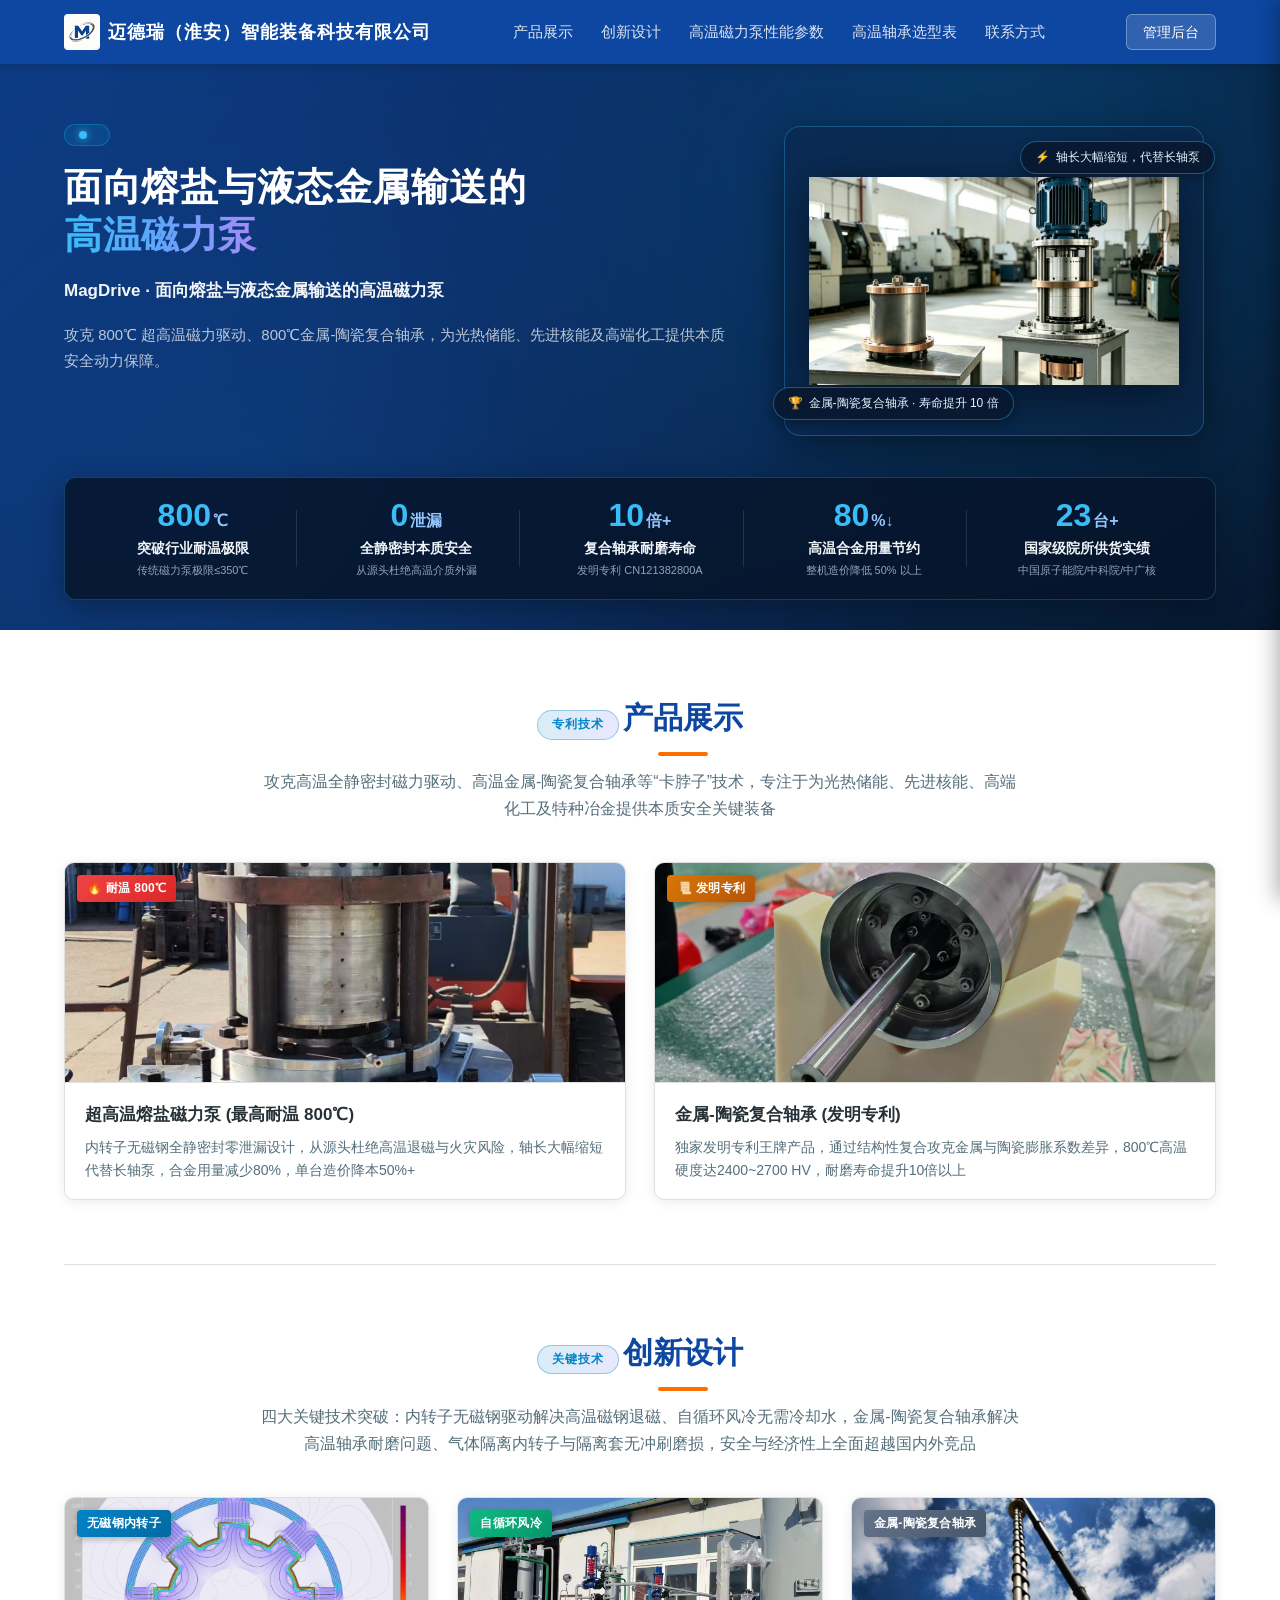
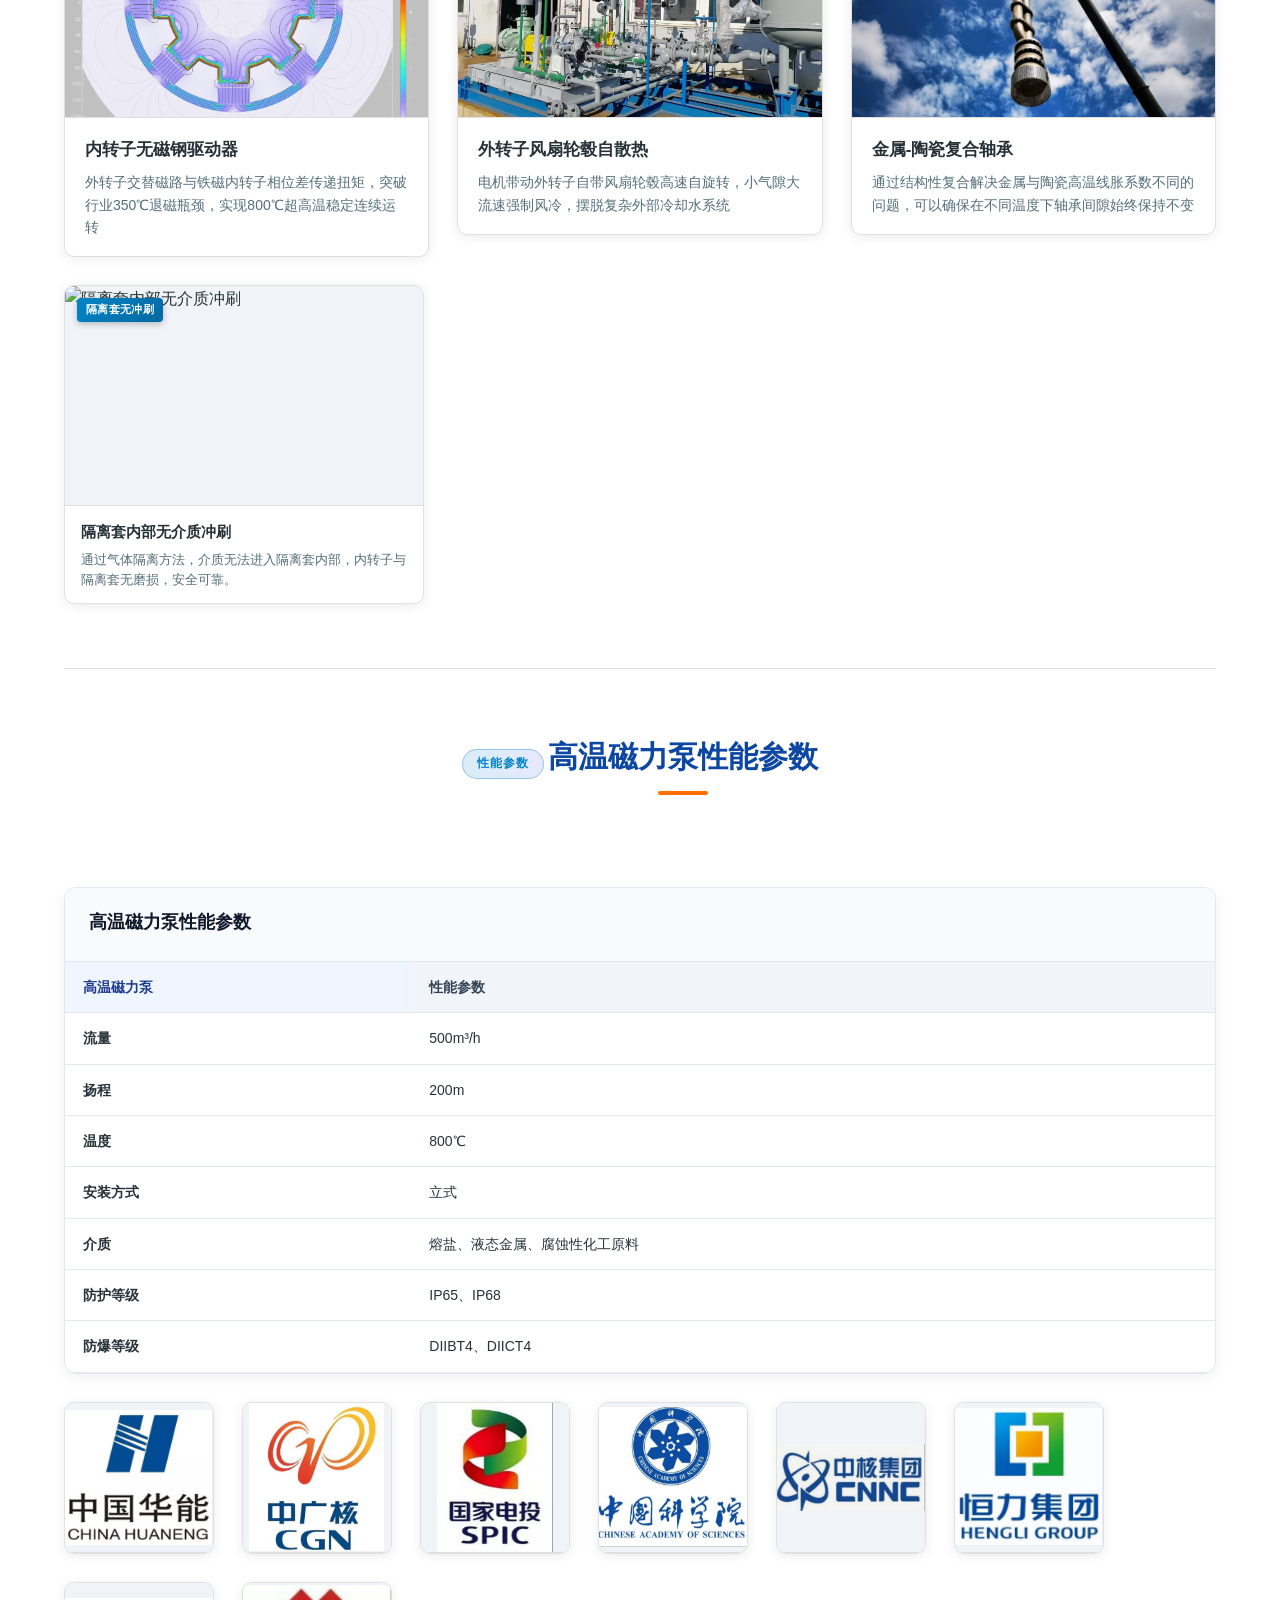
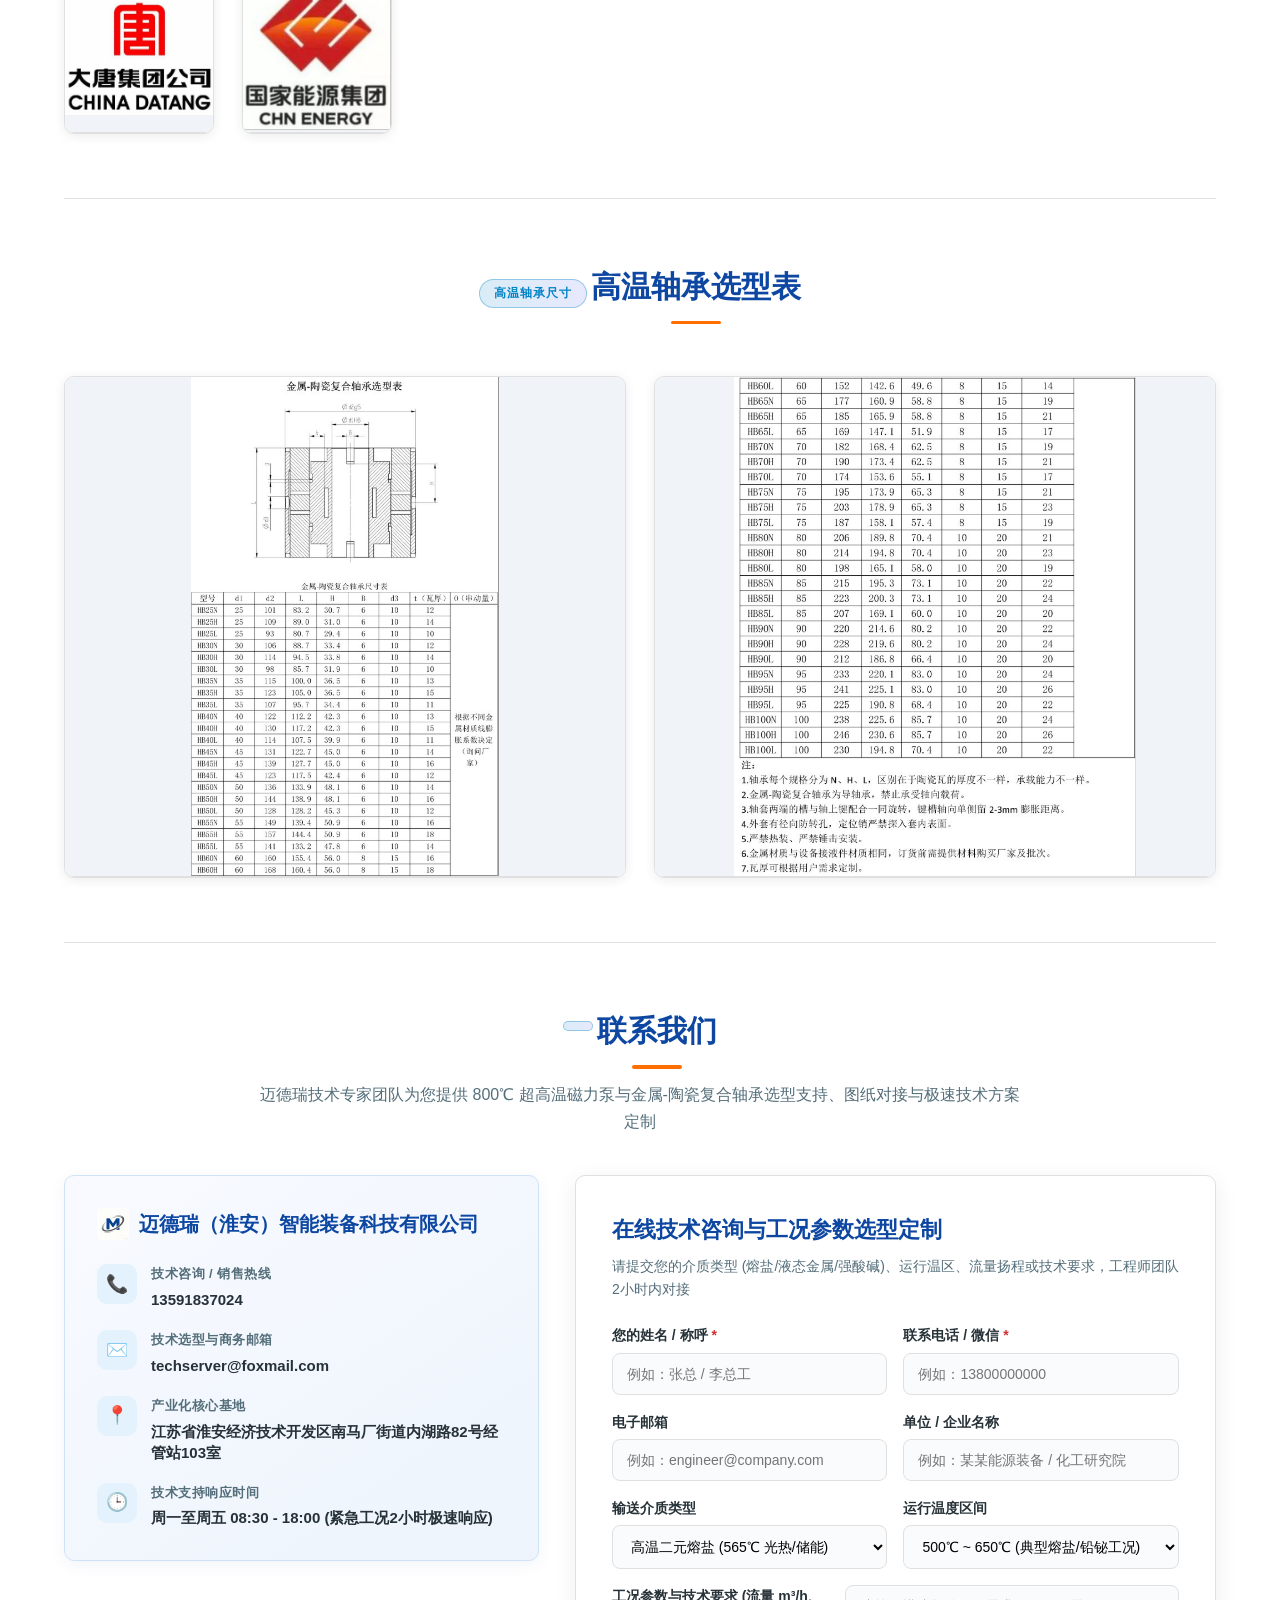
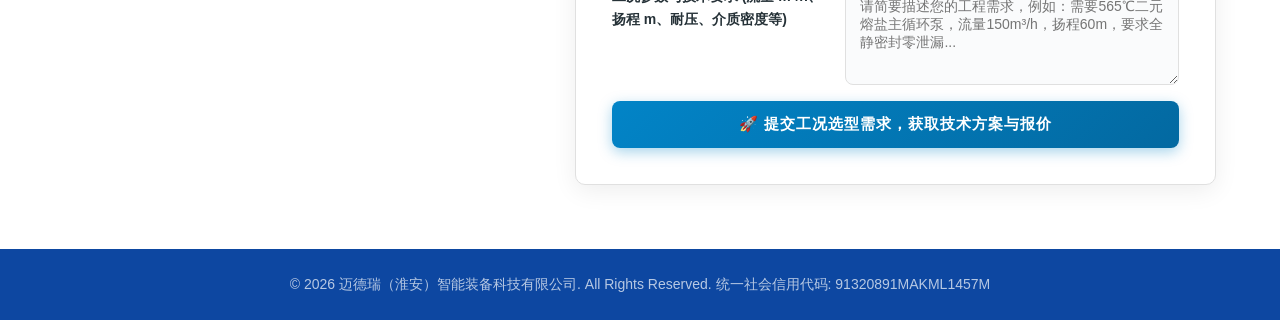
==== commit 4c24163a: "更新网站文件：内容块编辑器、图片保存修复与联系信息精简 功能与修复： - 板块内容改为「内容块」驱动：图片/表格可自由增删排序，图片支持自定义宽高与填充方式 - 修复连续添加图片时块 id 重号导致的" ====
--- a/website/index.html
+++ b/website/index.html
@@ -5,7 +5,7 @@
   <meta name="viewport" content="width=device-width, initial-scale=1.0">
   <title>迈德瑞（淮安）智能装备科技有限公司 - MagDrive 精密轴承与智能装备</title>
   <link rel="icon" type="image/png" href="images/logo.png">
-  <link rel="stylesheet" href="css/style.css">
+  <link rel="stylesheet" href="css/style.css?v=20260914n">
 </head>
 <body>
   <!-- 网站顶部导航 -->
@@ -23,7 +23,7 @@
         <a href="#contact">联系我们</a>
       </nav>
       <div class="header-actions">
-        <a href="admin.html" class="admin-link">管理后台</a>
+        <a href="admin.html" class="admin-link" id="adminLink">管理后台</a>
         <button class="mobile-menu-btn" id="mobileMenuBtn" aria-label="切换菜单">
           <span></span>
           <span></span>
@@ -37,14 +37,14 @@
   <div class="mobile-nav-overlay" id="mobileNavOverlay"></div>
   <aside class="mobile-nav-drawer" id="mobileNavDrawer">
     <div class="mobile-nav-header">
-      <span class="mobile-nav-title">网站导航</span>
+      <span class="mobile-nav-title" id="mobileNavTitle">网站导航</span>
       <button class="mobile-nav-close" id="mobileNavClose" aria-label="关闭菜单">&times;</button>
     </div>
     <nav class="mobile-nav-links" id="mobileNavLinks">
       <!-- 由 main.js 动态渲染 -->
     </nav>
     <div class="mobile-nav-footer">
-      <a href="admin.html" class="mobile-admin-link">进入管理后台</a>
+      <a href="admin.html" class="mobile-admin-link" id="mobileAdminLink">进入管理后台</a>
     </div>
   </aside>
 
@@ -56,12 +56,15 @@
         <div class="hero-left">
           <div class="hero-pre-title">
             <span class="pulse-dot"></span>
-            <span>2026 淮安市高端人才精英赛答辩项目 · 能源核心装备国产替代</span>
+            <span id="heroPreTitle">2026 淮安市高端人才精英赛答辩项目 · 能源核心装备国产替代</span>
           </div>
           <h1 id="heroTitle" class="hero-main-title">面向熔盐与液态金属输送的<br><span class="gradient-text">高温磁力泵关键装备</span>研发及产业化</h1>
-          <p id="heroSubtitle" class="hero-sub-title">攻克 850℃ 超高温无磁钢驱动、金属-陶瓷复合轴承（国家发明专利 CN121382800A）与全静密封零泄漏核心技术，为光热储能、先进核能及高端化工提供本质安全动力保障。</p>
-          
-          <div class="hero-badges">
+          <!-- 网站副标题：由后台「网站标题 - 网站副标题」字段驱动 -->
+          <p id="heroSubtitle" class="hero-sub-title">MagDrive · 面向熔盐与液态金属输送的高温磁力泵关键装备研发与产业化</p>
+          <!-- Hero 详细技术说明：由后台「首页与通用文案」驱动 -->
+          <p class="hero-desc" id="heroDesc">攻克 850℃ 超高温无磁钢驱动、金属-陶瓷复合轴承（国家发明专利 CN121382800A）与全静密封零泄漏核心技术，为光热储能、先进核能及高端化工提供本质安全动力保障。</p>
+
+          <div class="hero-badges" id="heroBadges">
             <span class="hero-badge">🔥 突破 850℃ 耐温极限</span>
             <span class="hero-badge">🛡️ 全静密封 零泄漏</span>
             <span class="hero-badge">📜 发明专利复合轴承</span>
@@ -69,9 +72,9 @@
           </div>
 
           <div class="hero-actions">
-            <a href="#tech" class="btn btn-primary">🌟 探索核心技术</a>
-            <a href="#compare" class="btn btn-secondary">📊 参数对标国际巨头</a>
-            <a href="#contact" class="btn btn-outline">📋 工况在线选型</a>
+            <a href="#product" class="btn btn-primary" id="heroBtn1">🌟 探索核心技术</a>
+            <a href="#compare" class="btn btn-secondary" id="heroBtn2">📊 参数对标国际巨头</a>
+            <a href="#contact" class="btn btn-outline" id="heroBtn3">📋 工况在线选型</a>
           </div>
         </div>
 
@@ -79,21 +82,21 @@
         <div class="hero-right">
           <div class="hero-card-showcase" id="heroCardShowcase" title="点击查看高清装备模型大图">
             <div class="hero-card-glow"></div>
-            <img src="images/hero_pump_3d.png" alt="高温磁力泵关键装备" class="hero-pump-img">
+            <img src="images/hero_pump_3d.png" alt="高温磁力泵关键装备" class="hero-pump-img" id="heroPumpImg">
             <div class="hero-floating-tag tag-top">
               <span class="tag-icon">⚡</span>
-              <span>轴长仅 1.5m · 告别 20m 传统长轴</span>
+              <span id="heroTagTop">轴长仅 1.5m · 告别 20m 传统长轴</span>
             </div>
             <div class="hero-floating-tag tag-bottom">
               <span class="tag-icon">🏆</span>
-              <span>金属-陶瓷复合轴承 · 寿命提升 10 倍</span>
+              <span id="heroTagBottom">金属-陶瓷复合轴承 · 寿命提升 10 倍</span>
             </div>
           </div>
         </div>
       </div>
 
       <!-- 五大核心关键指标数据看板 -->
-      <div class="hero-stats-strip">
+      <div class="hero-stats-strip" id="heroStatsStrip">
         <div class="stat-item">
           <div class="stat-val">850<span class="stat-unit">℃</span></div>
           <div class="stat-label">突破行业耐温极限</div>
@@ -162,8 +165,8 @@
     </svg>
   </button>
 
-  <script src="js/data.js"></script>
-  <script src="js/main.js"></script>
+  <script src="js/data.js?v=20260914n"></script>
+  <script src="js/main.js?v=20260914n"></script>
 </body>
 </html>
 
--- a/website/css/style.css
+++ b/website/css/style.css
@@ -338,6 +338,25 @@
   line-height: 1.7;
 }
 
+/* ===== 板块内容块容器（图片块与表格块混排） ===== */
+.content-blocks {
+  display: flex;
+  flex-wrap: wrap;
+  gap: 28px;
+  align-items: flex-start;
+}
+.content-blocks > .image-card {
+  flex: 1 1 320px;
+}
+/* 表格块默认整行铺满，保证多列时可读 */
+.content-blocks > .block-table-container {
+  flex: 1 1 100%;
+  width: 100%;
+}
+@media (max-width: 768px) {
+  .content-blocks > .image-card { flex: 1 1 100%; }
+}
+
 /* ===== Image Grid & Card ===== */
 .image-grid {
   display: grid;
@@ -368,11 +387,41 @@
   height: 220px;
 }
 .image-card img {
+  display: block; /* 去掉 inline 基线间隙，保证自定义高度下图片高度精确 */
   width: 100%;
   height: 100%;
   object-fit: cover;
   transition: transform 0.4s ease;
   border-bottom: 1px solid var(--border);
+}
+/* 自定义了宽高的卡片：整体随尺寸收缩，小尺寸下依然完整、不被内容撑开 */
+.image-card.is-sized {
+  min-width: 0;
+}
+.image-card.is-sized .image-card-thumb-wrap {
+  min-height: 0;
+}
+.image-card.is-sized .card-body {
+  padding: 14px 16px;
+}
+.image-card.is-sized .card-caption {
+  font-size: 15px;
+  margin-bottom: 6px;
+}
+.image-card.is-sized .card-description {
+  font-size: 13px;
+  line-height: 1.5;
+}
+.image-card.is-sized .card-badge {
+  font-size: 11px;
+  padding: 3px 9px;
+}
+.image-card.is-sized .zoom-hint {
+  width: 26px;
+  height: 26px;
+  font-size: 13px;
+  top: 8px;
+  right: 8px;
 }
 .image-card:hover img {
   transform: scale(1.05);
@@ -1336,9 +1385,15 @@
   -webkit-text-fill-color: transparent;
 }
 .hero-sub-title {
-  font-size: 16px;
+  font-size: 17px;
+  line-height: 1.6;
+  font-weight: 600;
+  color: rgba(255, 255, 255, 0.95);
+}
+.hero-desc {
+  font-size: 15px;
   line-height: 1.7;
-  color: rgba(255, 255, 255, 0.85);
+  color: rgba(255, 255, 255, 0.72);
 }
 .hero-badges {
   display: flex;
@@ -1712,123 +1767,220 @@
   .hero-floating-tag.tag-bottom { bottom: 8px; left: 8px; }
 }
 
-/* ===== 客户实绩与产学研体系展示 ===== */
-.client-team-showcase {
-  margin-top: 48px;
-}
-.showcase-block {
-  background: #ffffff;
-  border: 1px solid #e2e8f0;
-  border-radius: 12px;
-  padding: 30px;
-  box-shadow: 0 4px 16px rgba(0,0,0,0.05);
-}
-.showcase-title {
-  text-align: center;
-  margin-bottom: 24px;
-}
-.showcase-title h3 {
-  font-size: 20px;
-  color: #0f172a;
-  margin-bottom: 6px;
+/* ===== 后台 · 全站文案编辑分组样式 ===== */
+.text-group-title {
+  margin: 26px 0 12px;
+  padding: 9px 14px;
+  background: #eef4fb;
+  border-left: 4px solid #1976d2;
+  border-radius: 4px;
+  font-size: 14px;
   font-weight: 700;
-}
-.showcase-title p {
-  font-size: 14px;
-  color: #64748b;
-  margin: 0;
-}
-.client-grid-cards {
+  color: #0d47a1;
+}
+.admin-subgrid {
   display: grid;
-  grid-template-columns: repeat(auto-fit, minmax(260px, 1fr));
-  gap: 20px;
-}
-.client-stat-card {
-  background: #f8fafc;
-  border: 1px solid #e2e8f0;
+  grid-template-columns: 1fr 1fr;
+  gap: 14px 18px;
+}
+.admin-subgrid .form-group {
+  margin-bottom: 0;
+}
+@media (max-width: 720px) {
+  .admin-subgrid {
+    grid-template-columns: 1fr;
+  }
+}
+
+/* ===== 后台：板块内容块（图片 / 表格）编辑器 ===== */
+.blocks-holder {
+  display: flex;
+  flex-direction: column;
+  gap: 16px;
+  margin-bottom: 12px;
+}
+.block-item {
+  border: 2px solid var(--border);
   border-radius: 10px;
-  padding: 20px;
-  display: flex;
-  flex-direction: column;
-  transition: all 0.25s ease;
-}
-.client-stat-card:hover {
-  transform: translateY(-3px);
-  border-color: #38bdf8;
-  box-shadow: 0 6px 18px rgba(2, 132, 199, 0.12);
-}
-.client-logo-wrap {
-  height: 48px;
-  margin-bottom: 12px;
-  display: flex;
-  align-items: center;
-}
-.client-logo-wrap img {
-  max-height: 44px;
-  max-width: 140px;
-  object-fit: contain;
-}
-.client-stat-info h4 {
-  font-size: 15px;
-  color: #1e293b;
-  margin-bottom: 6px;
-  font-weight: 700;
-}
-.client-badge {
-  display: inline-block;
-  background: linear-gradient(135deg, #059669 0%, #047857 100%);
-  color: #fff;
-  font-size: 12px;
+  background: #fbfdff;
+  overflow: hidden;
+}
+.blk-head {
+  display: flex;
+  align-items: center;
+  gap: 12px;
+  padding: 8px 12px;
+  background: #eef4fb;
+  border-bottom: 1px solid var(--border);
+}
+.blk-type {
+  font-size: 13px;
   font-weight: 700;
   padding: 3px 10px;
-  border-radius: 4px;
-  margin-bottom: 8px;
-}
-.client-stat-info p {
+  border-radius: 20px;
+  color: #fff;
+}
+.blk-type.is-image { background: #1976d2; }
+.blk-type.is-table { background: #7b1fa2; }
+.blk-order { font-size: 12px; color: #64748b; }
+.blk-actions { margin-left: auto; display: flex; gap: 6px; }
+.blk-move, .blk-del {
+  border: 1px solid var(--border);
+  background: #fff;
+  border-radius: 6px;
+  padding: 4px 9px;
+  cursor: pointer;
+  font-size: 13px;
+  color: #334155;
+}
+.blk-move:disabled { opacity: 0.4; cursor: not-allowed; }
+.blk-del { color: #c62828; }
+.blk-body {
+  display: flex;
+  gap: 16px;
+  padding: 14px;
+  align-items: flex-start;
+}
+.blk-body-table { flex-direction: column; }
+.blk-img-col {
+  width: 180px;
+  flex: none;
+  display: flex;
+  flex-direction: column;
+  gap: 8px;
+}
+.blk-preview {
+  width: 100%;
+  height: 120px;
+  object-fit: cover;
+  border: 1px solid var(--border);
+  border-radius: 6px;
+  background: #f0f4f8;
+}
+.blk-fields {
+  flex: 1;
+  display: flex;
+  flex-direction: column;
+  gap: 8px;
+  min-width: 0;
+}
+.blk-size-row {
+  display: flex;
+  align-items: center;
+  gap: 8px;
+  flex-wrap: wrap;
+  font-size: 13px;
+  color: #475569;
+}
+.blk-size-row input {
+  width: 140px;
+  padding: 7px 10px;
+  border: 2px solid var(--border);
+  border-radius: 6px;
+  font-size: 13px;
+}
+.blk-size-row select {
+  padding: 7px 10px;
+  border: 2px solid var(--border);
+  border-radius: 6px;
+  font-size: 13px;
+  background: #fff;
+  color: #334155;
+  cursor: pointer;
+}
+.blk-size-tip {
+  margin: 0;
   font-size: 12px;
+  line-height: 1.6;
+  color: #94a3b8;
+}
+.tbl-toolbar {
+  display: flex;
+  align-items: center;
+  gap: 10px;
+  flex-wrap: wrap;
+  font-size: 13px;
+  color: #475569;
+}
+.tbl-toolbar button {
+  border: 1px dashed var(--border);
+  background: #fff;
+  color: #0d47a1;
+  border-radius: 6px;
+  padding: 6px 12px;
+  cursor: pointer;
+  font-size: 13px;
+}
+.tbl-toolbar select {
+  padding: 6px 8px;
+  border: 2px solid var(--border);
+  border-radius: 6px;
+  font-size: 13px;
+}
+.tbl-editor {
+  width: 100%;
+  border-collapse: collapse;
+  margin-top: 10px;
+}
+.tbl-editor th, .tbl-editor td {
+  padding: 4px;
+  vertical-align: middle;
+}
+.tbl-editor input {
+  width: 100%;
+  min-width: 90px;
+  padding: 6px 8px;
+  border: 2px solid var(--border);
+  border-radius: 6px;
+  font-size: 13px;
+}
+.tbl-cell { display: flex; align-items: center; gap: 4px; }
+.tbl-x {
+  border: none;
+  background: transparent;
+  color: #ef4444;
+  cursor: pointer;
+  font-size: 14px;
+  padding: 0 4px;
+}
+.tbl-row-ops { width: 32px; }
+.blocks-add { display: flex; gap: 10px; flex-wrap: wrap; align-items: center; }
+.blocks-add button {
+  border: 2px dashed var(--border);
+  background: #fff;
+  color: #0d47a1;
+  border-radius: 8px;
+  padding: 9px 16px;
+  cursor: pointer;
+  font-size: 14px;
+}
+.blocks-add button:hover { background: #eff6ff; border-color: #0d47a1; }
+/* 新建表格的初始 列 / 行 数 */
+.blocks-add-dim {
+  display: inline-flex;
+  align-items: center;
+  gap: 5px;
+  font-size: 13px;
+  color: #475569;
+}
+.blocks-add-dim input {
+  width: 62px;
+  padding: 7px 8px;
+  border: 2px solid var(--border);
+  border-radius: 6px;
+  font-size: 13px;
+}
+.blocks-add-tip { font-size: 12px; color: #94a3b8; }
+/* 表格块 0 列时的引导（不预置任何模板内容） */
+.tbl-empty {
+  padding: 14px 16px;
+  border: 2px dashed var(--border);
+  border-radius: 8px;
   color: #64748b;
-  line-height: 1.5;
-  margin: 0;
-}
-
-/* 产学研三柱 */
-.pillars-grid {
-  display: grid;
-  grid-template-columns: repeat(auto-fit, minmax(280px, 1fr));
-  gap: 20px;
-}
-.pillar-card {
+  font-size: 13px;
   background: #f8fafc;
-  border: 1px solid #e2e8f0;
-  border-radius: 10px;
-  padding: 24px;
-  text-align: center;
-  transition: all 0.25s ease;
-}
-.pillar-card:hover {
-  transform: translateY(-3px);
-  border-color: #38bdf8;
-  box-shadow: 0 6px 18px rgba(2, 132, 199, 0.12);
-}
-.pillar-icon {
-  font-size: 32px;
-  margin-bottom: 10px;
-}
-.pillar-card h4 {
-  font-size: 16px;
-  color: #0f172a;
-  margin-bottom: 4px;
-  font-weight: 700;
-}
-.pillar-card h5 {
-  font-size: 13px;
-  color: #0284c7;
-  margin-bottom: 8px;
-  font-weight: 600;
-}
-.pillar-card p {
-  font-size: 13px;
-  color: #64748b;
-  line-height: 1.6;
-  margin: 0;
-}
+}
+@media (max-width: 720px) {
+  .blk-body { flex-direction: column; }
+  .blk-img-col { width: 100%; }
+}
